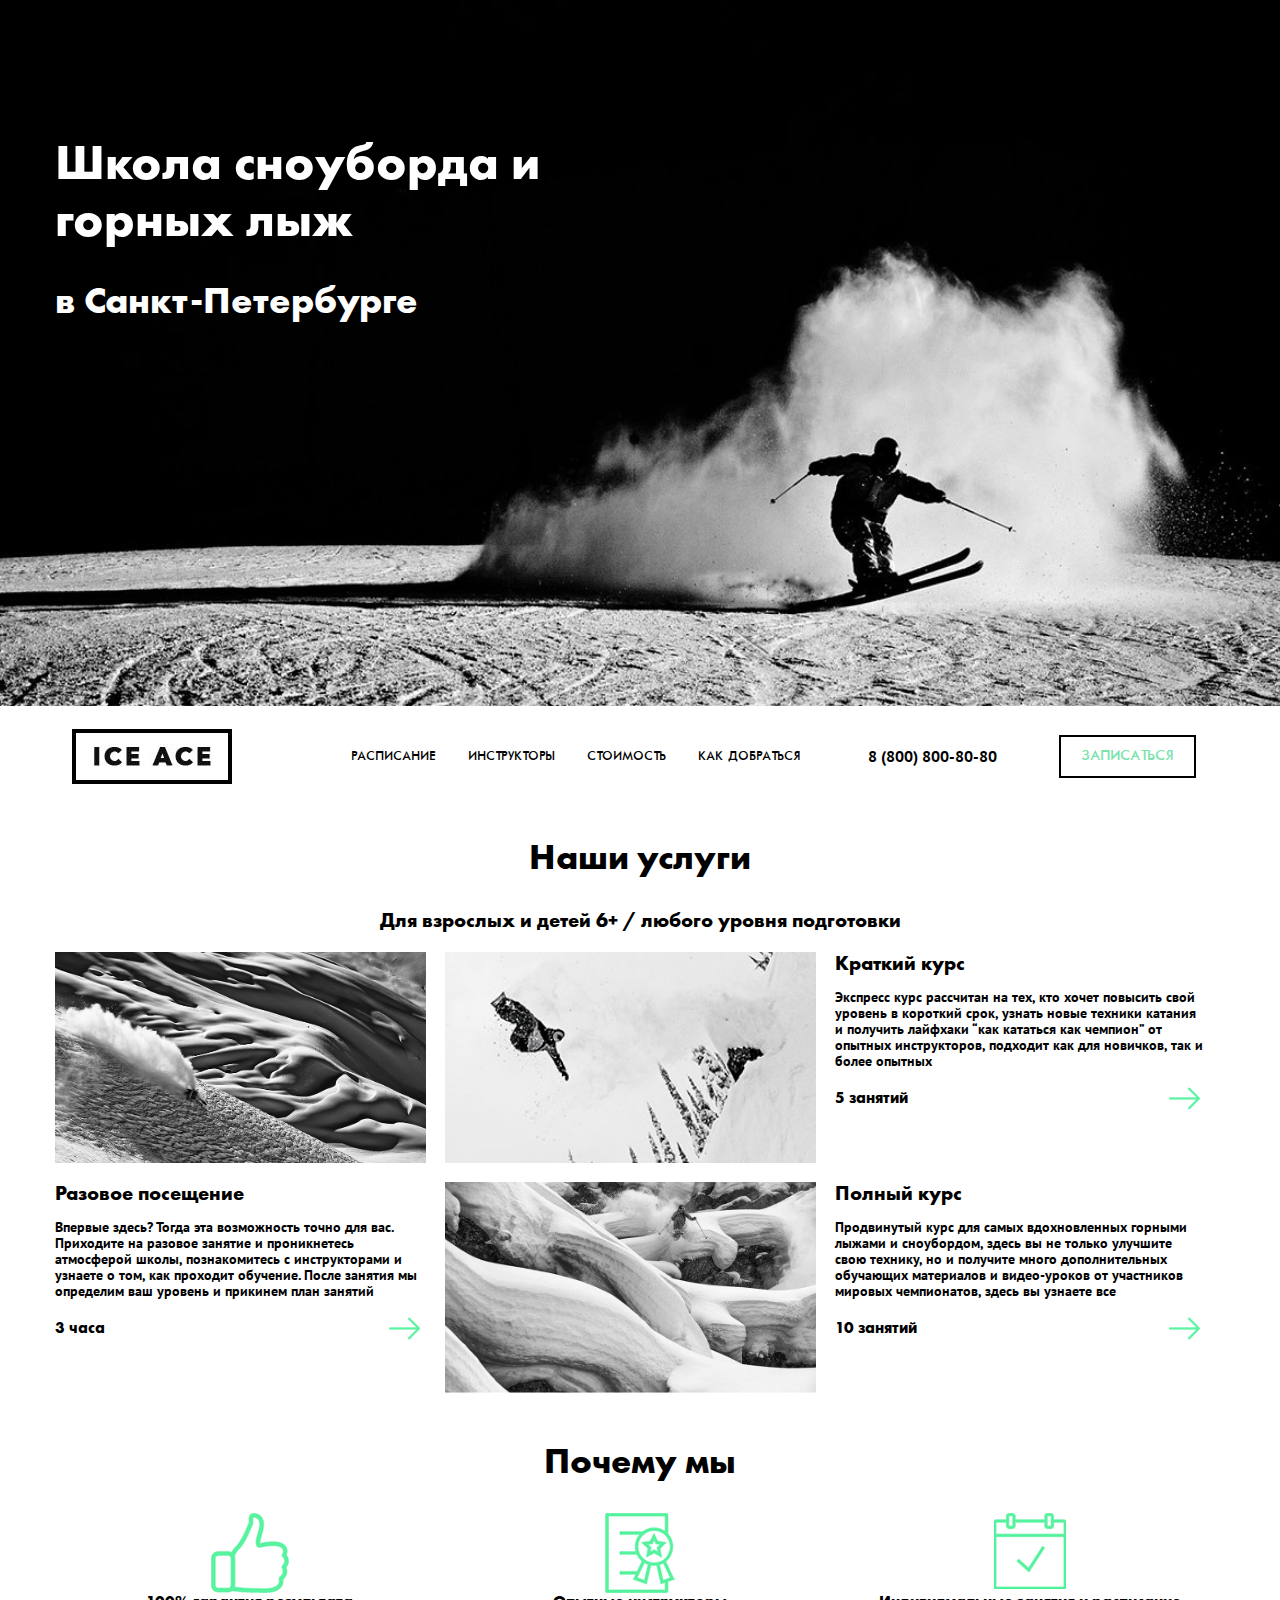
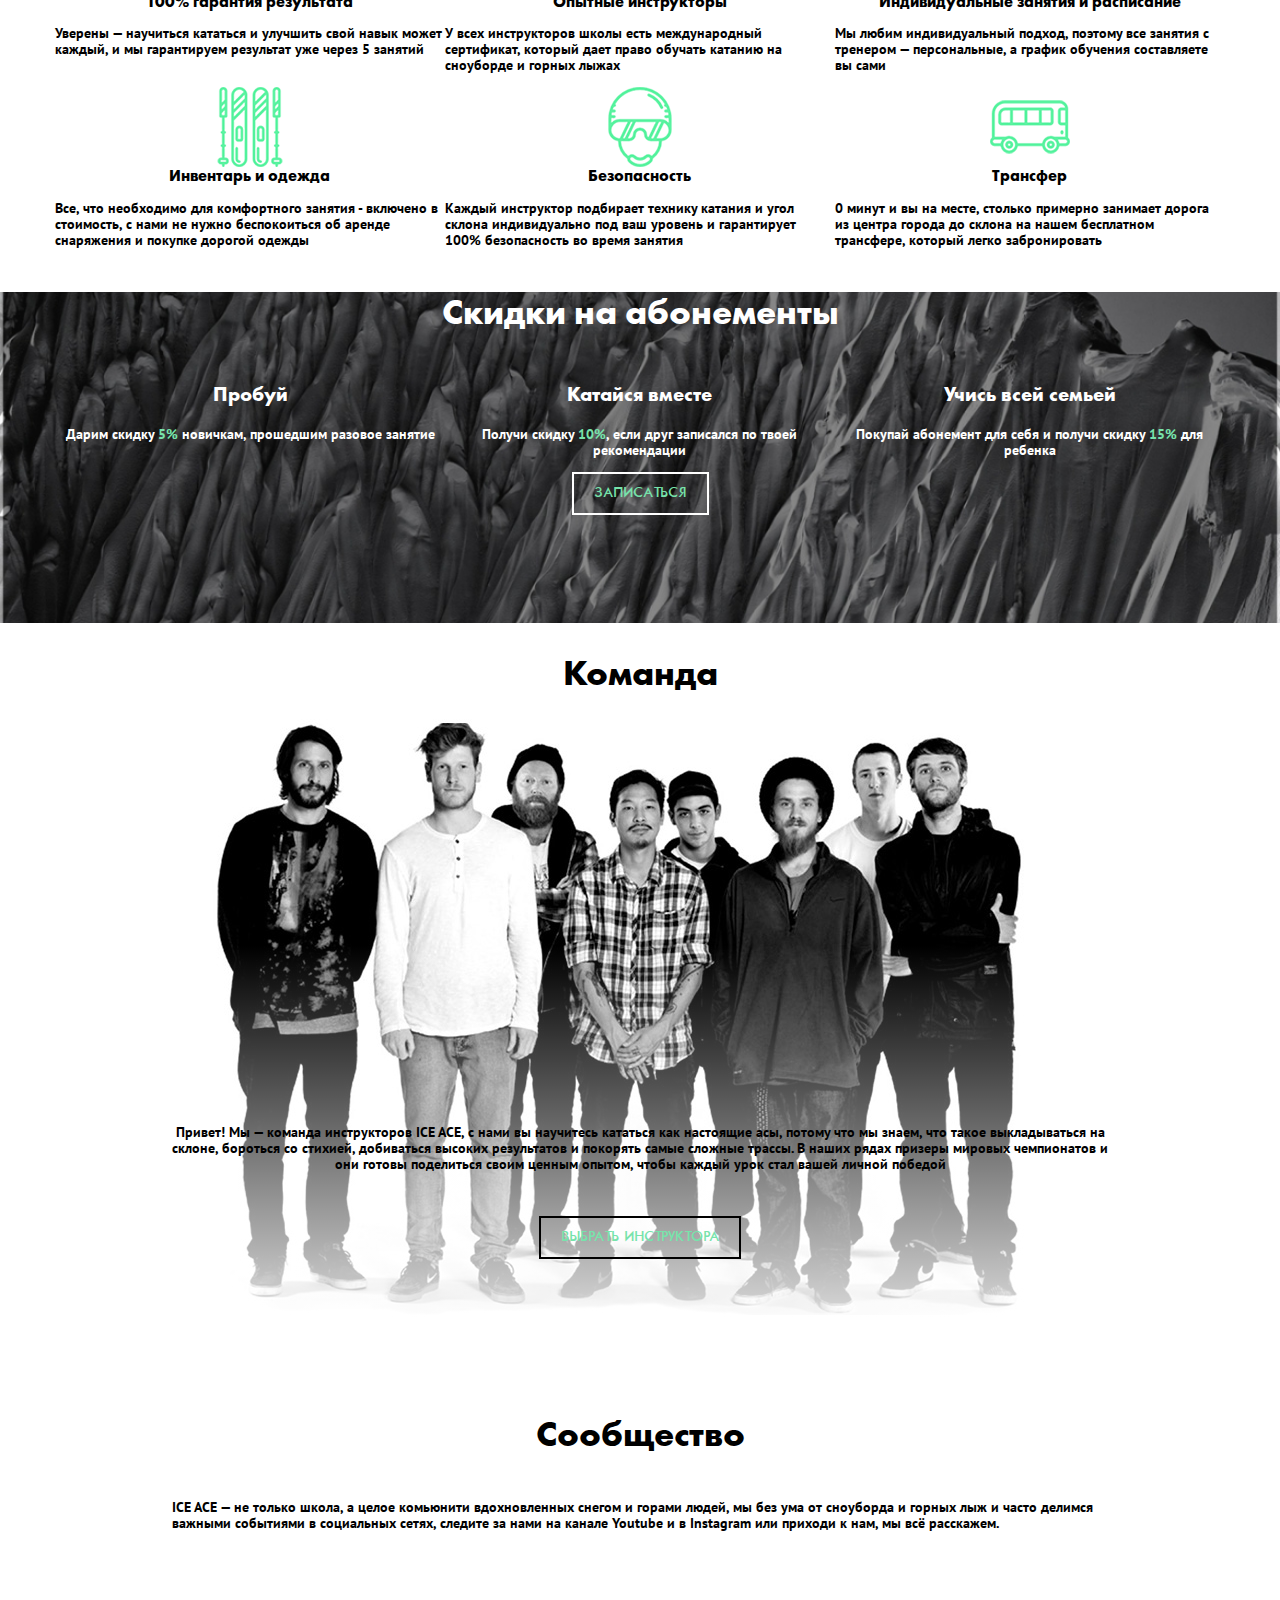
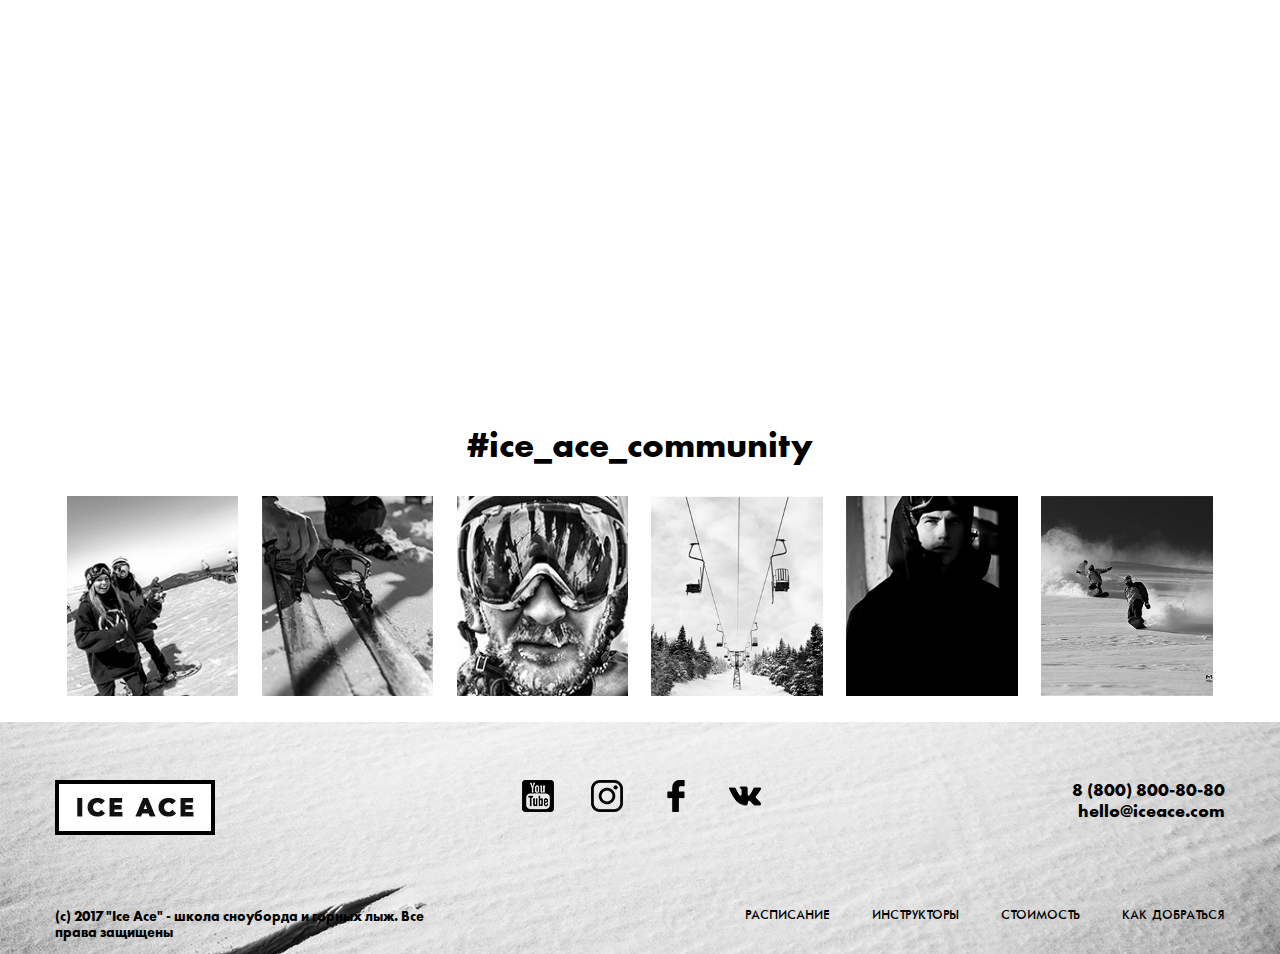
==== index.html @ 812ed0a9 "Школа сноуборда и лыж v0.1" ====
<!DOCTYPE html>
<html lang="ru">
<head>
	<meta charset="UTF-8">
	<title>Школа сноуборда и лыж</title>
	<link rel="stylesheet" href="style/normalize.css">
	<link rel="stylesheet" href="style/style.css">
</head>
<body>
	<header>
		<div class="promo">
			<div class="container">
				<h1>Школа сноуборда и горных лыж <span>в Санкт-Петербурге</span></h1>
			</div>
		</div>
		
			<div class="container">
				<div class="header-bottom row">
					<div class="col2">
						<a class="logo" href="index.html"></a>
					</div>
					<nav class="col6">
						<ul>
							<li><a href="schedule.html">РАСПИСАНИЕ</a></li>
							<li><a href="instructors.html">ИНСТРУКТОРЫ</a></li>
							<li><a href="">СТОИМОСТЬ</a></li>
							<li><a href="">КАК ДОБРАТЬСЯ</a></li>
						</ul>
					</nav>
					<div class="col2">
						<a class="phone" href="tel:+7-800-800-80-80">8 (800) 800-80-80</a>
					</div>
					<div class="col2">	
						<a class="btn btn-black" href="#">ЗАПИСАТЬСЯ</a>
					</div>
				</div>
			</div>
		
	</header>

	<main>
		<section class="info">
			<div class="container">
				<h2>Наши услуги</h2>
				<h3>Для взрослых и детей 6+ / любого уровня подготовки</h3>
				<div class="row">
					<div class="col4">
						<article class="note">
							<div class="col12">
								<img src="img/img_index_1.jpg" alt="pic1">
							</div>
							<div class="col12">
								<h3>Разовое посещение</h3>
								<p>Впервые здесь? Тогда эта возможность точно для вас. Приходите на разовое занятие и проникнетесь атмосферой школы, познакомитесь с инструкторами и узнаете о том, как проходит обучение. После занятия мы определим ваш уровень и прикинем план занятий</p>
								<span>3 часа</span>
								<a class="arrow" href="#"></a>
							</div>

						</article>
					</div>
					<div class="col8">
						<article class="note">
							<div class="col6">
								<img src="img/img_index_2.jpg" alt="pic2">
							</div>
							<div class="col6">
								<h3>Краткий курс</h3>
								<p>Экспресс курс рассчитан на тех, кто хочет повысить свой уровень в короткий срок, узнать новые техники катания и получить лайфхаки “как кататься как чемпион” от опытных инструкторов, подходит как для новичков, так и более опытных</p>
								<span>5 занятий</span>
								<a class="arrow" href="#"></a>
							</div>
						</article>
						<article class="note">
							<div class="col6">
								<img src="img/img_index_3.jpg" alt="pic3">
							</div>
							<div class="col6">
								<h3>Полный курс</h3>
								<p>Продвинутый курс для самых вдохновленных горными лыжами и сноубордом, здесь вы не только улучшите свою технику, но и получите много дополнительных обучающих материалов и видео-уроков от участников мировых чемпионатов, здесь вы узнаете все</p>
								<span>10 занятий</span>
								<a class="arrow" href="#"></a>
							</div>
						</article>
					</div>
				</div>
			</div>
		</section>

		<section class="advantages">
			<div class="container">
				<h2>Почему мы</h2>
				<div class="row">
					<div class="col4">
						<h3 class="icon1">100% гарантия результата</h3>
						<p>Уверены — научиться кататься и улучшить свой навык может каждый, и мы гарантируем результат уже через 5 занятий</p>
					</div>
					<div class="col4">
						<h3 class="icon2">Опытные инструкторы</h3>
						<p>У всех инструкторов школы есть международный сертификат, который дает право обучать катанию на сноуборде и горных лыжах</p>
					</div>
					<div class="col4">
						<h3 class="icon3">Индивидуальные занятия и расписание</h3>
						<p>Мы любим индивидуальный подход, поэтому все занятия с тренером — персональные, а график обучения составляете вы сами</p>
					</div>
					<div class="col4">
						<h3 class="icon4">Инвентарь и одежда</h3>
						<p>Все, что необходимо для комфортного занятия - включено в стоимость, с нами не нужно беспокоиться об аренде снаряжения и покупке дорогой одежды</p>
					</div>
					<div class="col4">
						<h3 class="icon5">Безопасность</h3>
						<p>Каждый инструктор подбирает технику катания и угол склона индивидуально под ваш уровень и гарантирует 100% безопасность во время занятия</p>
					</div>
					<div class="col4">
						<h3 class="icon6">Трансфер</h3>
						<p>0 минут и вы на месте, столько примерно занимает дорога из центра города до склона на нашем бесплатном трансфере, который легко забронировать</p>
					</div>
				</div>
			</div>
		</section>
			
		<section class="sales">
			<div class="container">
				<div class="row">
					<h2>Скидки на абонементы</h2>
					<div class="col4">
						<h3>Пробуй</h3>
						<p>Дарим скидку <span>5%</span> новичкам, прошедшим разовое занятие</p>
					</div>
					<div class="col4">
						<h3>Катайся вместе</h3>
						<p>Получи скидку <span>10%</span>, если друг записался по твоей рекомендации</p>
					</div>
					<div class="col4">
						<h3>Учись всей семьей</h3>
						<p>Покупай абонемент для себя и получи скидку <span>15%</span> для ребенка</p>
					</div>	
				</div>
				<a class="btn btn-white" href="">ЗАПИСАТЬСЯ</a>
			</div>
		</section>
			
		<section class="crew">
			<div class="container">
				<h2>Команда</h2>
				<p>Привет! Мы — команда инструкторов ICE ACE, с нами вы научитесь кататься как настоящие асы, потому что мы знаем, что такое выкладываться на склоне, бороться со стихией, добиваться высоких результатов и покорять самые сложные трассы. В наших рядах призеры мировых чемпионатов и они готовы поделиться своим ценным опытом, чтобы каждый урок стал вашей личной победой</p>
				<a class="btn btn-black" href="instructors.html">ВЫБРАТЬ ИНСТРУКТОРА</a>
			</div>
		</section>
		<section class="community">
			<div class="container">
				<h2>Сообщество</h2>
				<div class="row">
					<div class="col12">
						<p>ICE ACЕ — не только школа, а целое комьюнити вдохновленных снегом и горами людей, мы без ума от сноуборда и горных лыж и часто делимся важными событиями в социальных сетях, следите за нами на канале Youtube и в Instagram или приходи к нам, мы всё расскажем.</p>
						<iframe src="https://www.google.com/maps/embed?pb=!1m23!1m12!1m3!1d15980.999227796367!2d30.314399709887695!3d59.95495711359032!2m3!1f0!2f0!3f0!3m2!1i1024!2i768!4f13.1!4m8!3e6!4m0!4m5!1s0x4696316a8330a6cf%3A0xcf561731230534a7!2z0J_QtdGC0YDQvtCz0YDQsNC00YHQutC40Lkg0YAt0L0sINCh0LDQvdC60YIt0J_QtdGC0LXRgNCx0YPRgNCz!3m2!1d59.9555364!2d30.3131779!5e0!3m2!1sru!2sru!4v1508417258125" width="1170" height="450" frameborder="0" style="border:0" allowfullscreen></iframe>
					</div>
				</div>
				
			</div>
		</section>
		<section class="instagram">
			<div class="container">
				<h2>#ice_ace_community</h2>
				<div class="row">
					<div class="col2">
						<a href=""><img src="img/img_index_fotogallery_1.jpg" alt="inst_pic_1"></a>
					</div>
					<div class="col2">
						<a href=""><img src="img/img_index_fotogallery_2.jpg" alt="inst_pic_2"></a>
					</div>
					<div class="col2">
						<a href=""><img src="img/img_index_fotogallery_3.jpg" alt="inst_pic_3"></a>
					</div>
					<div class="col2">
						<a href=""><img src="img/img_index_fotogallery_4.jpg" alt="inst_pic_4"></a>
					</div>
					<div class="col2">
						<a href=""><img src="img/img_index_fotogallery_5.jpg" alt="inst_pic_5"></a>
					</div>
					<div class="col2">
						<a href=""><img src="img/img_index_fotogallery_6.jpg" alt="inst_pic_6"></a>
					</div>
				</div>
			</div>
		</section>
	</main>

	<footer>
		<div class="container">
			<div class="footer-top row">
				<div class="col2">
					<a class="logo" href="index.html"></a>
				</div>
				<div class="col8">
					<ul class="social-networks">
						<li><a class="youtube-sprite" href="#"></a></li>
						<li><a class="instagram-sprite" href="#"></a></li>
						<li><a class="facebook-sprite" href="#"></a></li>
						<li><a class="vk-sprite" href="#"></a></li>
					</ul>
				</div>
				<div class="footer-top-links col2">
					<a href="tel:88008008080">8 (800) 800-80-80</a>
					<a href="mailto:hello@iceace.com">hello@iceace.com</a>
				</div>
			</div>

			<div class="footer-bottom row">
				<div class="col4">
					<p>(c) 2017 "Ice Ace" - школа сноуборда и горных лыж. Все права защищены</p>
				</div>

				<nav class="col8">
					<ul>
						<li><a href="schedule.html">РАСПИСАНИЕ</a></li>
						<li><a href="instructors.html">ИНСТРУКТОРЫ</a></li>
						<li><a href="#">СТОИМОСТЬ</a></li>
						<li><a href="#">КАК ДОБРАТЬСЯ</a></li>
					</ul>
				</nav>

			</div>
		</div>
	</footer>
</body>
</html>
---- style/style.css ----
/* project-common */
@font-face{
	font-family: pt_sans;
	src: url(../fonts/PT_Sans-Web-Regular.ttf) format("woff2");
	font-weight: normal;
}

@font-face{
	font-family: pt_sans;
	src: url(../fonts/PT_Sans-Web-Bold.ttf) format("woff2");
	font-weight: bold;
}

@font-face{
	font-family: futura;
	src: url(../fonts/FUTURAREGULAR.TTF) format("woff2");
	font-weight: normal;
}

@font-face{
	font-family: futura;
	src: url(../fonts/FUTURAPTBOLD.OTF) format("woff2");
	font-weight: bold;
}

* {
	-webkit-box-sizing: border-box;
	-moz-box-sizing: border-box;
	box-sizing: border-box;
	
}

body{
	font-family: pt_sans;
	min-width: 1000px;
}

	
.container {
	width: 1170px;
	margin: 0 auto;
}

.row {font-size: 0;}

[class*="col"] {
	display: inline-block; 
	vertical-align: top;
	text-align: left;
	
}

.col1 {width: 8.33%;}
.col2 {width: 16.66%;}
.col3 {width: 25%;}
.col4 {width: 33.33%;}
.col5 {width: 41.66%;}
.col6 {width: 50%;}
.col7 {width: 58.33%;}
.col8 {width: 66.66%;}
.col9 {width: 75%;}
.col10 {width: 83.11%;}
.col11 {width: 91.66%;}
.col12 {width: 100%;}


.btn{
	display: inline-block;
	padding: 10px 20px;
	color: #77e3ab;
	text-decoration: none;
	font-family: futura;
	font-size: 16px;
	-webkit-transition: background-color, color .2s ease;
	-o-transition: background-color, color .2s ease;
	transition: background-color, color .2s ease;
}

.btn:hover {
	background-color: #77e3ab;
	color: #fff;
}

.btn-black{
	border: 2px solid black;
}

.btn-white{
	border: 2px solid white;
}


a {
	text-decoration: none;
	color: #000;
}

li {
	list-style: none;
	display: inline-block;
}

h1, h2, h3, h4{
	font-family: futura;
	font-weight: bold;
}

h2 {font-size: 36px; text-align: center;}
h3 {font-size: 20px;}
p {font-size: 14px; font-weight: bold;}
span {font-size: 14px;}

	/* header*/
.header-bottom {
	padding-top: 2%;
	padding-bottom: 2%;
}

a.logo {
	display: inline-block;
	height: 55px;
	width: 160px;
	background-image: url(../img/logo.png);
}

nav {
	display: inline-block;
	font-family: futura;
	font-size: 14px;

}

nav li {
	padding-left: 5%;
}

.header-bottom nav a:hover {
	border-bottom: 3px solid #77e3ab;
}

.header-bottom nav a:active {
	border-bottom: 3px solid #77e3ab;
}

.header-bottom nav span {
	display: inline-block;
	font-size: 14px;
	border-bottom: 3px solid #77e3ab;
}

.phone{
	font-size: 16px;
	font-weight: bold;
}

header [class*="col"]{
	vertical-align: middle;
	text-align: center;
}

	/*footer*/

footer {
	/*height: 344px;*/
	background: url(../img/img_instructors_review.jpg) no-repeat;
	background-position: center;
	background-size: cover;
}

.footer-top {
	padding-top: 5%;
}

ul.social-networks {
	display: inline-block;
	width: 100%;
	text-align: center;
}

ul.social-networks li{
	padding-right: 5%;
	
}

a[class*=sprite] {
	display: inline-block;
	width: 32px;
	height: 32px;
	background-image: url(../img/sprite.png);
}

a.youtube-sprite {
	background-position: -5px -137px;
}

a.instagram-sprite {
	background-position: -47px -95px;
}

a.facebook-sprite {
	background-position: -5px -95px;
}

a.vk-sprite {
	background-position: -269px -95px;
}

.footer-top-links {
	text-align: right;
	font-family: futura;
	font-weight: bold;
	font-size: 18px;
}

.footer-bottom {
	padding-top: 5%;
}

.footer-bottom p{
	font-family: futura;
	font-weight: bold;
}

.footer-bottom nav{
	text-align: right;
}
/* index.html */

	/* promo */

.promo{
	padding-top: 100px;
	padding-bottom: 350px;
	background-image: url(../img/promo.jpg);
	-webkit-background-size: cover;
	background-size: cover;	/*растягивает на весь блок*/
	background-position: center bottom;
	color: #fff;
	text-align: left;
	font-family: futura;
}


.promo h1 {
	font-size: 50px;
	width: 50%;
}

.promo span{
	margin-top: 30px;
	display: block;
	font-size: 38px;
}


	/* section.info */

.info{
	text-align: center;
}

.note {
	text-align: left;
}

	/* 360*245 */
.note [class*="col"]{
	height: 230px;
	padding-right: 19px;
	padding-bottom: 19px;
}

.note img{
	 /*width: 330px;
	 height: 225px;*/
	 width: 100%;
	 height: 100%;
	 object-fit: cover;
}

.note h3{
	margin: 0%;
	
}

.note span{
	display: inline-block;
	width: 90%;
	font-size: 16px;
	font-family: futura;
	font-weight: bold;
	vertical-align: middle;

}

.arrow {
	display: inline-block;
	text-align: right;
	width: 31px;
	height: 31px;
	background-image: url(../img/sprite.png);
	background-position: -5px -5px;
	vertical-align: middle;
	
}

	/* section.advantages */

.advantage {
	display: block;
	text-align: center;
	font-size: 16px;
}

.advantages h3 {
	display: block;
	text-align: center;
	font-size: 16px;
	margin: 0 auto;
}

[class*=icon]:before{
	display: block;
	margin: 0 auto;
	content: '';
	width: 80px;
	height: 80px;
	background-image: url(../img/sprite.png);
}

h3.icon1:before {
	background-position: -179px -95px;
}

h3.icon2:before {
	background-position: -226px -5px;
}

h3.icon3:before {
	background-position: -136px -5px;
}

h3.icon4:before {
	background-position: -89px -95px;
}

h3.icon5:before {
	background-position: -5px -185px;
}

h3.icon6:before {
	background-position: -46px -5px;
}
	/* section.sales */

.sales {
	height: 331px;
	background: url(../img/img_baground_index_sale.jpg);
	background-position: center;
	background-repeat: no-repeat;
	-webkit-background-size: cover;
	background-size: cover;
	text-align: center;
	color: white;
}

.sales .col4{
	text-align: center;
}

.sales span{
	color: #77e3ab;
}

	/* section.crew */

.crew {
	
	height: 731px;
	background: url(../img/img_index_team.jpg) no-repeat center;
	text-align: center;
}

.crew .container {
	height: 100%;
	background: linear-gradient(to bottom, transparent 40%, #fff );
}

.crew p {
	padding-top: 400px;
	padding-left: 10%;
	padding-right: 10%;
	padding-bottom: 30px;
}

	/* section.community */


.community p {
	padding-left: 10%;
	padding-right: 10%;
}

	/* section.instagram */

.instagram {
	padding-bottom: 2%;
}

.instagram .col2 {
	padding-left: 1%;
	padding-right: 1%;
}

.instagram img{
	/*width: 200px;*/
	width: 100%;
	/*height: 195px;*/
	height: 200px;
	object-fit: cover;
}


/* schedule.html */

	/* timetable */

table {
	width: 100%;
	border-collapse: collapse;
	font-size: 14px;
}

th{
	text-align: left;
}

td {
	border: 1px solid;
	padding: 1%;
}

td:nth-of-type(2n-1), td:nth-of-type(4) {
	width: 13.67%;
}

td:nth-of-type(2) {
	width: 22.66%;
}

td:nth-of-type(6) {
	width: 22.66%;
	text-align: center;
	padding: 0;
	-webkit-transition: background-color .2s ease;
	-o-transition: background-color .2s ease;
	transition: background-color .2s ease;
}

td a {
	display: inline-block;
	width: 100%;
	height: 100%;
	font-family: futura;
	color: #77e3ab;
	-webkit-transition: background-color .2s ease;
	-o-transition: background-color .2s ease;
	transition: color .2s ease;
}

td:nth-of-type(6):hover {
	background-color: #77e3ab;
}

td:nth-of-type(6):hover a{
	color: #fff;
	
}
	/* section.choise */

.choise {
	margin-top: 50px;
}

.choise .row{
	width: 100%;
	border: 1px solid;
}

.choise-avatar {
	display: inline-block;
	width: 22.66%;
	padding-left: 5%;
	padding-top: 1%;
}

.choise-avatar img {
	width: 90%;
	border: 3px solid #77e3ab;
	border-radius: 50%;
}

.choise-avatar p {
	width: 90%;
	height: 40px;
	padding-left: 5%;
	padding-right: 5%;
	padding-top: 1%;
	padding-bottom: 1%;
	text-align: center;
	font-family: futura;
	background-color: #000;
	color: #fff;
	position: relative;
	top: -40px;
}

.choise-content {
	padding-left: 5%;
	display: inline-block;
	width: 54.68%;
	vertical-align: top;
}

.choise-content p {
	width: 70%;
}

.choise-content span {
	display: block;
	font-family: futura;
	font-size: 18px;
	font-weight: bold;
}

a.learn-more {
	font-size: 16px;
	border-bottom: 1px solid #77e3ab;
}

.choise-buy {
	display: inline-block;
	vertical-align: top;
	width: 22.66%;
	padding-top: 1%;
	text-align: center;
}

.choise-buy span {
	display: block;
	width: 100%;
	font-family: futura;
	font-size: 18px;
	font-weight: bold;
}

.choise-buy .btn {
	margin-top: 5%;
}

ul.numbers-wrap {
	text-align: center;
}

span.number, a.number {
	font-family: futura;
	font-size: 16px;
	font-weight: bold;
}

span.number {
	color:  #77e3ab;
}

	/* section.feedback */

.feedback {
	text-align: center;
}

.order-call {
	display: inline-block;
}

.order-call label, input, textarea {
	display: block;
	text-align: left;
	font-size: 18px;
}

.feedback label{
	font-family: futura;
}

input.btn {
	background-color: transparent;
}

/* instructors.html */

.instructors {
	text-align: center;
}

.instructors form {
	display: inline-block;
}

	/* tabs */

.tabs {
	margin-top: 2%;
	margin-bottom: 2%;
}

.tab-top-img, .tab-bottom-img {
	display: inline-block;
	width: 20%;
	height: 180px;
	font-size: 14px;
}

.tab-top-img img {
	width: 100%;
	height: 100%;
	object-fit: cover;
}

a.tab-top-img:after {
	display: inline-block;
	color: #fff;
	font-family: futura;
	font-size: 18px;
	font-weight: bold;
	vertical-align: top;
	width: 100%;
	height: 180px;
	position: relative;
	top: -185px;
	background-color: rgba(166, 166, 166, .5);
	z-index: 2;
}

a.tab-top-img:nth-of-type(1):after {
	content: 'Арсений Петров';
}

a.tab-top-img:nth-of-type(2):after {
	content: 'Иван Иванов';
}

a.tab-top-img:nth-of-type(3):after {
	content: 'Степан Александров';
}

a.tab-top-img:nth-of-type(4):after {
	content: 'Константин Константинопольский';
}

a.tab-top-img:nth-of-type(5):after {
	content: 'Виталий Сергеев';
}

a.tab-top-img:hover:after {
	z-index: -5;
}

.tab-bottom-img {
	display: inline-block;
	width: 20%;
	height: 180px;
	
}

.tab-bottom-img img {
	width: 100%;
	height: 100%;
	object-fit: cover;
}

a.tab-bottom-img:after {
	display: inline-block;
	color: #fff;
	font-family: futura;
	font-size: 18px;
	font-weight: bold;
	vertical-align: top;
	width: 100%;
	height: 180px;
	position: relative;
	top: -185px;
	background-color: rgba(166, 166, 166, .5);
	z-index: 2;
}


a.tab-bottom-img:nth-of-type(1):after {
	content: 'Иван Артемов';
}

a.tab-bottom-img:nth-of-type(2):after {
	content: 'Петр Иванов';
}

a.tab-bottom-img:nth-of-type(3):after {
	content: 'Андрей Стапанов';
}

a.tab-bottom-img:nth-of-type(4):after {
	content: 'Данила Алексеев';
}

a.tab-bottom-img:nth-of-type(5):after {
	content: 'Дмитрий Егоров';
}
/*.tab-img:active:after {
	display: inline-block;
	content: '';
	width: 100%;
	height: 180px;
	position: relative;
	top: -185px;
	background-color: rgba(119, 227, 171, .5);
	z-index: 5;
}*/

a.tab-bottom-img:hover:after {
	z-index: -5;
}

/*
.tabs:nth-child(1) a:active:after {
	content: '';
	width: 100%;
	height: 180px;
	position: relative;
	top: -185px;
	background-color: rgba(119, 227, 171, .5);
	z-index: 5;
}
*/



	/*instructor-top*/

.skill-pic {
	width: 80px;
	height: 80px;
	background-image: url(../img/sprite.png);
	background-position: -89px -95px;
}

.hashtags li {
	display: block;
}

.instructor-top a.btn {
	margin-top: 60px;
}

a.thanks {
	display: block;
	width: 40px;
	height: 40px;
	border: 1px solid #000;
	font-weight: bold;
	color: #000;
}

	/*instructor-bottom*/

.instructor-bottom {
	text-align: left;
	margin-top: 5%;
}

.youtube-video {
	text-align: center;
}

	/*instructor-comments*/

.instructor-comments {
	background: url(../img/img_instructors_review.jpg) no-repeat;
	background-position: top;
	background-size: cover;
	text-align: left;
}

.instructor-comments a {
	display: inline-block;
	font-family: futura;
	font-size: 18px;
	font-weight: bold;
	padding-top: 2%;
	padding-left: 2%;
	vertical-align: middle;
}

.instructor-comments a:after {
	display: inline-block;
	content: '';
	width: 32px;
	height: 32px;
	background: url(../img/sprite.png);
	background-position: -269px -95px;
	vertical-align: middle;
}

.instructor-comments blockquote {
	font-size: 14px;
	text-align: left;
	font-weight: bold;
	padding-bottom: 10%;
	padding-right: 30%;
}
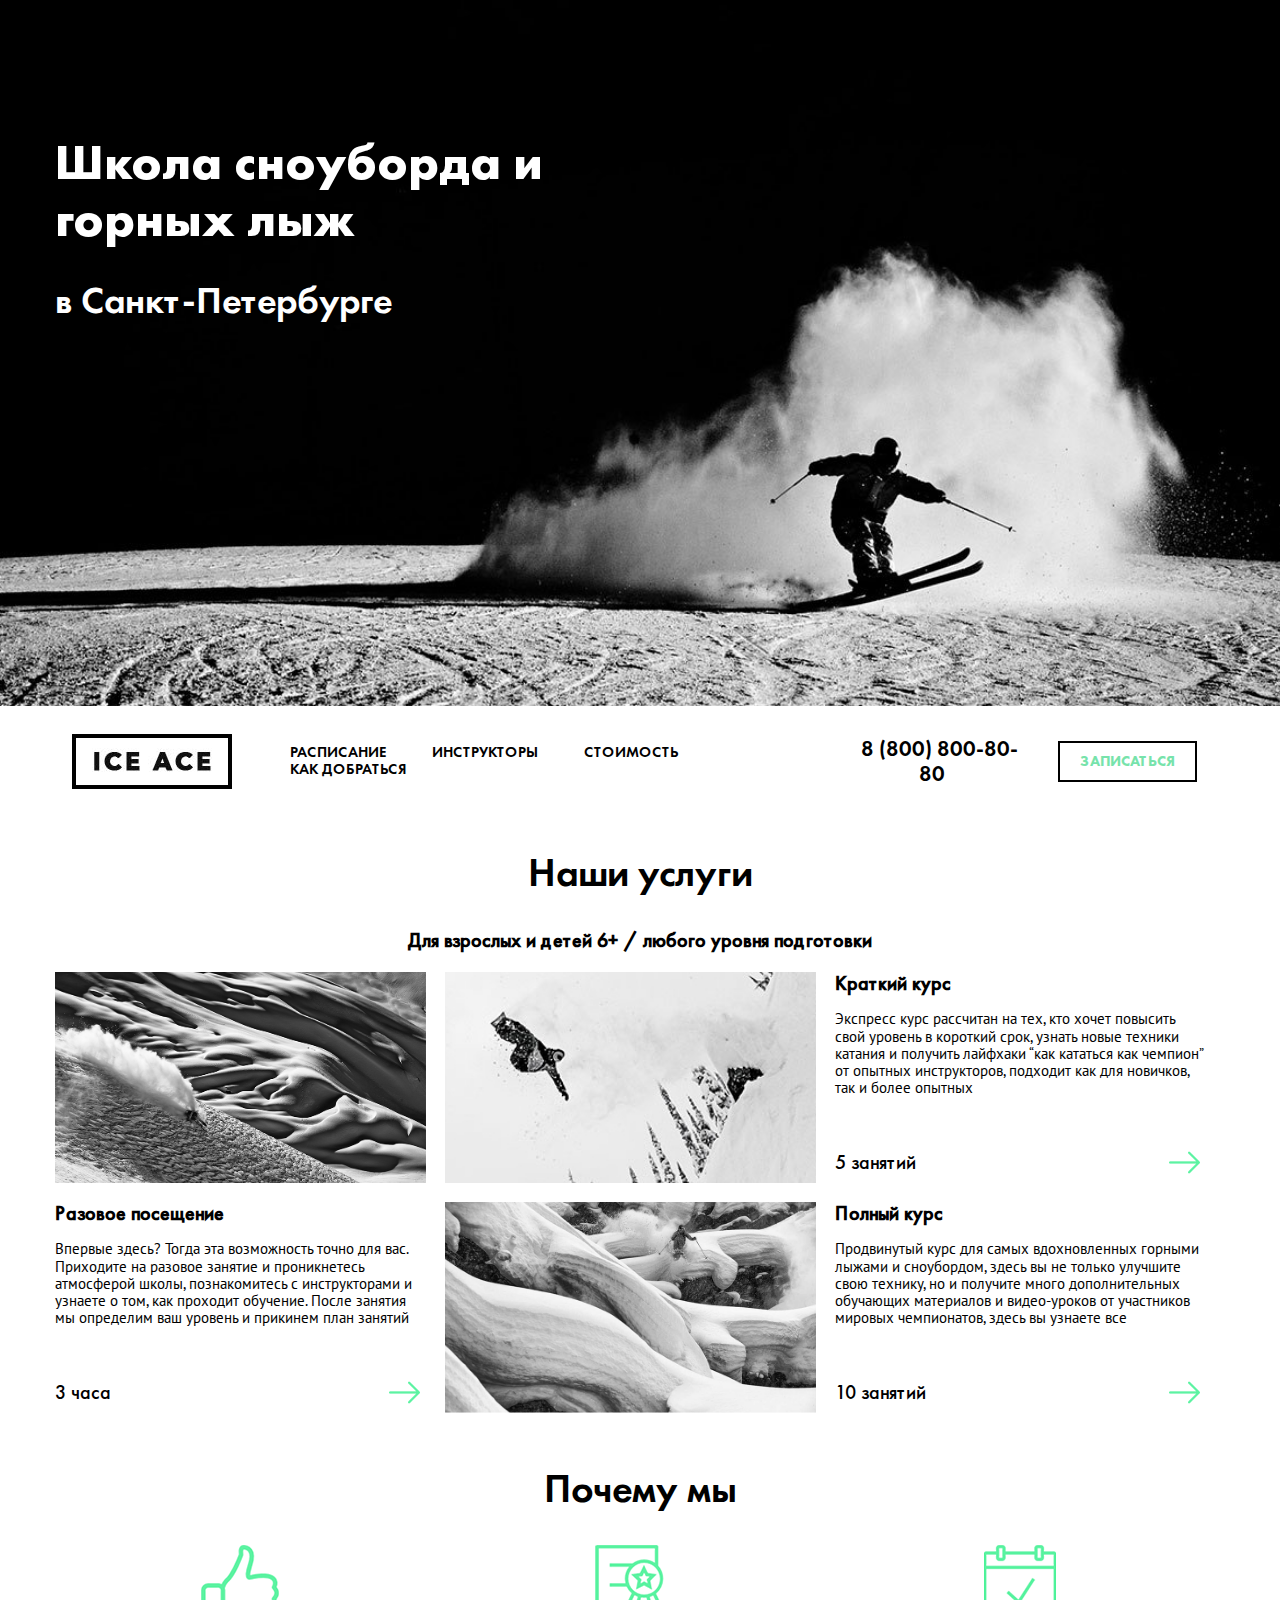
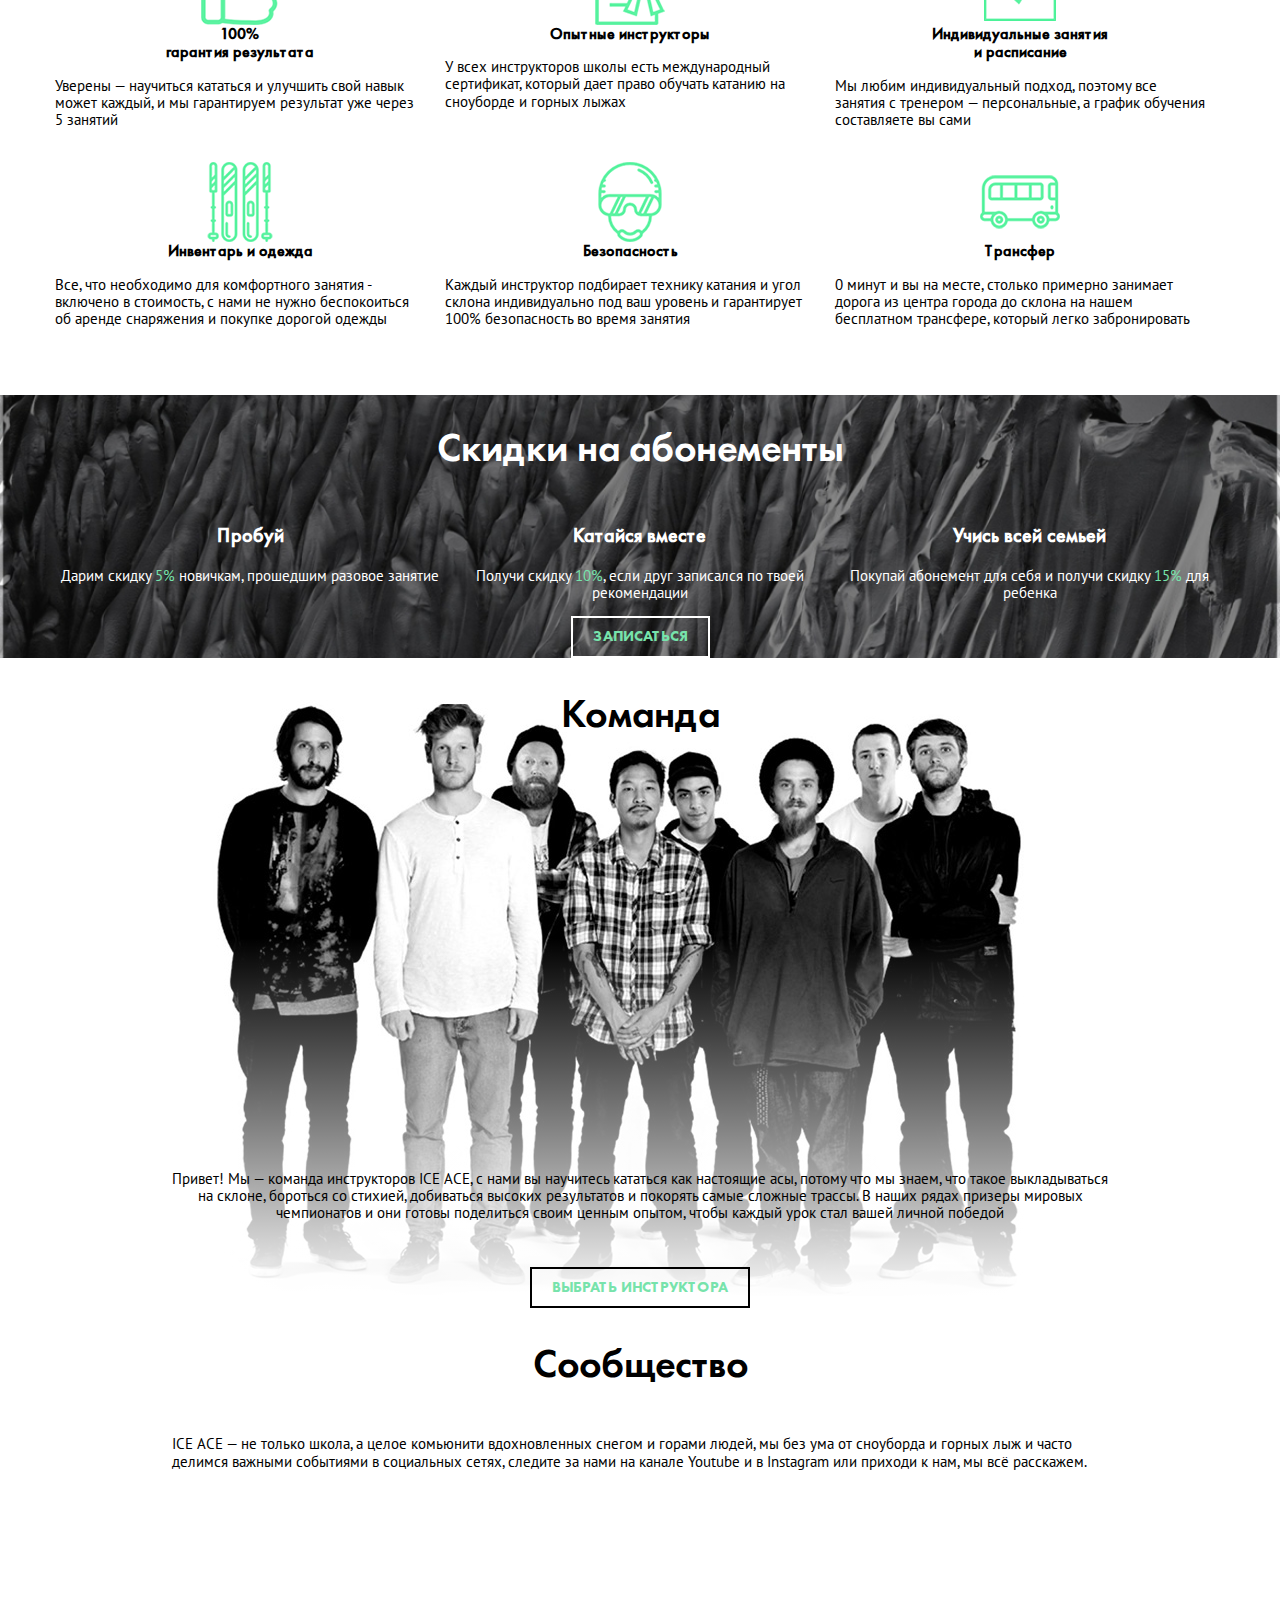
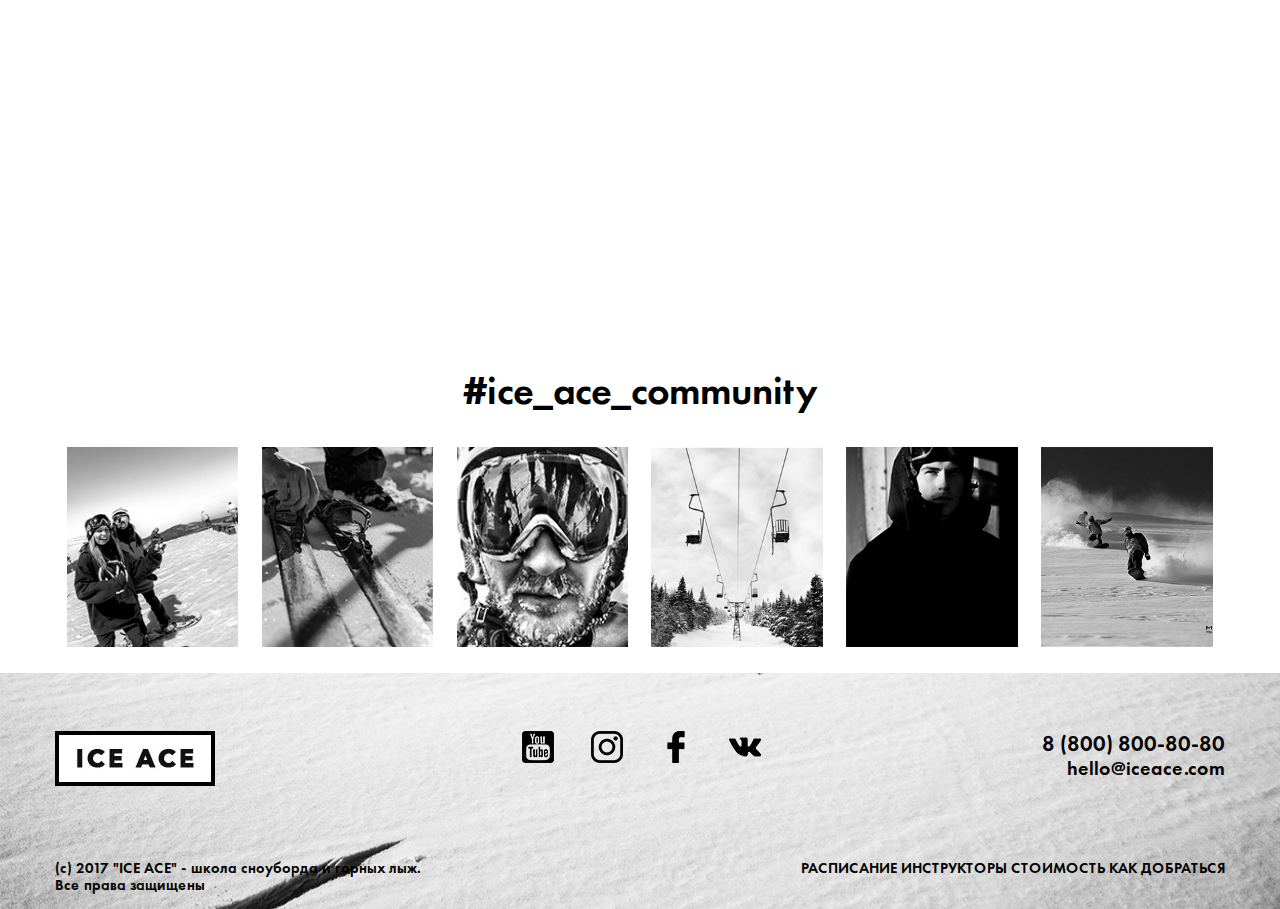
==== commit 2ac236ac: "v0.3 Шрифты - fixed" ====
--- a/index.html
+++ b/index.html
@@ -21,17 +21,17 @@
 					</div>
 					<nav class="col6">
 						<ul>
-							<li><a href="schedule.html">РАСПИСАНИЕ</a></li>
-							<li><a href="instructors.html">ИНСТРУКТОРЫ</a></li>
-							<li><a href="">СТОИМОСТЬ</a></li>
-							<li><a href="">КАК ДОБРАТЬСЯ</a></li>
+							<li><a href="schedule.html">Расписание</a></li>
+							<li><a href="instructors.html">Инструкторы</a></li>
+							<li><a href="">Стоимость</a></li>
+							<li><a href="">Как Добраться</a></li>
 						</ul>
 					</nav>
 					<div class="col2">
 						<a class="phone" href="tel:+7-800-800-80-80">8 (800) 800-80-80</a>
 					</div>
 					<div class="col2">	
-						<a class="btn btn-black" href="#">ЗАПИСАТЬСЯ</a>
+						<a class="btn btn-black" href="#">Записаться</a>
 					</div>
 				</div>
 			</div>
@@ -52,8 +52,10 @@
 							<div class="col12">
 								<h3>Разовое посещение</h3>
 								<p>Впервые здесь? Тогда эта возможность точно для вас. Приходите на разовое занятие и проникнетесь атмосферой школы, познакомитесь с инструкторами и узнаете о том, как проходит обучение. После занятия мы определим ваш уровень и прикинем план занятий</p>
-								<span>3 часа</span>
-								<a class="arrow" href="#"></a>
+								<div class="note-bottom">
+									<span>3 часа</span>
+									<a class="arrow" href="#"></a>
+								</div>
 							</div>
 
 						</article>
@@ -66,8 +68,10 @@
 							<div class="col6">
 								<h3>Краткий курс</h3>
 								<p>Экспресс курс рассчитан на тех, кто хочет повысить свой уровень в короткий срок, узнать новые техники катания и получить лайфхаки “как кататься как чемпион” от опытных инструкторов, подходит как для новичков, так и более опытных</p>
-								<span>5 занятий</span>
-								<a class="arrow" href="#"></a>
+								<div class="note-bottom">
+									<span>5 занятий</span>
+									<a class="arrow" href="#"></a>
+								</div>
 							</div>
 						</article>
 						<article class="note">
@@ -77,8 +81,10 @@
 							<div class="col6">
 								<h3>Полный курс</h3>
 								<p>Продвинутый курс для самых вдохновленных горными лыжами и сноубордом, здесь вы не только улучшите свою технику, но и получите много дополнительных обучающих материалов и видео-уроков от участников мировых чемпионатов, здесь вы узнаете все</p>
-								<span>10 занятий</span>
-								<a class="arrow" href="#"></a>
+								<div class="note-bottom">
+									<span>10 занятий</span>
+									<a class="arrow" href="#"></a>
+								</div>
 							</div>
 						</article>
 					</div>
@@ -90,28 +96,28 @@
 			<div class="container">
 				<h2>Почему мы</h2>
 				<div class="row">
-					<div class="col4">
-						<h3 class="icon1">100% гарантия результата</h3>
+					<div class="col4 icon1">
+						<h3 class="">100%<br> гарантия результата</h3>
 						<p>Уверены — научиться кататься и улучшить свой навык может каждый, и мы гарантируем результат уже через 5 занятий</p>
 					</div>
-					<div class="col4">
-						<h3 class="icon2">Опытные инструкторы</h3>
+					<div class="col4 icon2">
+						<h3 class="">Опытные инструкторы</h3>
 						<p>У всех инструкторов школы есть международный сертификат, который дает право обучать катанию на сноуборде и горных лыжах</p>
 					</div>
-					<div class="col4">
-						<h3 class="icon3">Индивидуальные занятия и расписание</h3>
+					<div class="col4 icon3">
+						<h3 class="">Индивидуальные занятия <br>и расписание</h3>
 						<p>Мы любим индивидуальный подход, поэтому все занятия с тренером — персональные, а график обучения составляете вы сами</p>
 					</div>
-					<div class="col4">
-						<h3 class="icon4">Инвентарь и одежда</h3>
+					<div class="col4 icon4">
+						<h3 class="">Инвентарь и одежда</h3>
 						<p>Все, что необходимо для комфортного занятия - включено в стоимость, с нами не нужно беспокоиться об аренде снаряжения и покупке дорогой одежды</p>
 					</div>
-					<div class="col4">
-						<h3 class="icon5">Безопасность</h3>
+					<div class="col4 icon5">
+						<h3 class="">Безопасность</h3>
 						<p>Каждый инструктор подбирает технику катания и угол склона индивидуально под ваш уровень и гарантирует 100% безопасность во время занятия</p>
 					</div>
-					<div class="col4">
-						<h3 class="icon6">Трансфер</h3>
+					<div class="col4 icon6">
+						<h3 class="">Трансфер</h3>
 						<p>0 минут и вы на месте, столько примерно занимает дорога из центра города до склона на нашем бесплатном трансфере, который легко забронировать</p>
 					</div>
 				</div>
@@ -135,7 +141,7 @@
 						<p>Покупай абонемент для себя и получи скидку <span>15%</span> для ребенка</p>
 					</div>	
 				</div>
-				<a class="btn btn-white" href="">ЗАПИСАТЬСЯ</a>
+				<a class="btn btn-white" href="">Записаться</a>
 			</div>
 		</section>
 			
@@ -143,7 +149,7 @@
 			<div class="container">
 				<h2>Команда</h2>
 				<p>Привет! Мы — команда инструкторов ICE ACE, с нами вы научитесь кататься как настоящие асы, потому что мы знаем, что такое выкладываться на склоне, бороться со стихией, добиваться высоких результатов и покорять самые сложные трассы. В наших рядах призеры мировых чемпионатов и они готовы поделиться своим ценным опытом, чтобы каждый урок стал вашей личной победой</p>
-				<a class="btn btn-black" href="instructors.html">ВЫБРАТЬ ИНСТРУКТОРА</a>
+				<a class="btn btn-black" href="instructors.html">Выбрать инструктора</a>
 			</div>
 		</section>
 		<section class="community">
@@ -207,15 +213,15 @@
 
 			<div class="footer-bottom row">
 				<div class="col4">
-					<p>(c) 2017 "Ice Ace" - школа сноуборда и горных лыж. Все права защищены</p>
+					<p>(c) 2017 "ICE ACE" - школа сноуборда и горных лыж. Все права защищены</p>
 				</div>
 
 				<nav class="col8">
 					<ul>
-						<li><a href="schedule.html">РАСПИСАНИЕ</a></li>
-						<li><a href="instructors.html">ИНСТРУКТОРЫ</a></li>
-						<li><a href="#">СТОИМОСТЬ</a></li>
-						<li><a href="#">КАК ДОБРАТЬСЯ</a></li>
+						<li><a href="schedule.html">Расписание</a></li>
+						<li><a href="instructors.html">Инструкторы</a></li>
+						<li><a href="#">Стоимость</a></li>
+						<li><a href="#">Как добраться</a></li>
 					</ul>
 				</nav>
 
--- a/style/style.css
+++ b/style/style.css
@@ -1,26 +1,74 @@
 /* project-common */
 @font-face{
-	font-family: pt_sans;
-	src: url(../fonts/PT_Sans-Web-Regular.ttf) format("woff2");
+	font-family: 'pt_sans';
+	src: url(../fonts/PTSansRegular/PTSansRegular.eot) format("eot");
+	src: url(../fonts/PTSansRegular/PTSansRegular.ttf) format("ttf");
+	src: url(../fonts/PTSansRegular/PTSansRegular.woff) format("woff");
 	font-weight: normal;
 }
 
 @font-face{
-	font-family: pt_sans;
-	src: url(../fonts/PT_Sans-Web-Bold.ttf) format("woff2");
+	font-family: 'pt_sans';
+	src: url(../fonts/PTSansBold/PTSansBold.eot) format("eot");
+	src: url(../fonts/PTSansBold/PTSansBold.ttf) format("ttf");
+	src: url(../fonts/PTSansBold/PTSansBold.woff) format("woff2");
 	font-weight: bold;
 }
 
 @font-face{
-	font-family: futura;
-	src: url(../fonts/FUTURAREGULAR.TTF) format("woff2");
-	font-weight: normal;
+	font-family: 'pt_sans';
+	src: url(../fonts/PTSansItalic/PTSansItalic.eot) format("eot");
+	src: url(../fonts/PTSansItalic/PTSansItalic.ttf) format("ttf");
+	src: url(../fonts/PTSansItalic/PTSansItalic.woff) format("woff2");
+	font-style: italic;
 }
 
 @font-face{
-	font-family: futura;
-	src: url(../fonts/FUTURAPTBOLD.OTF) format("woff2");
-	font-weight: bold;
+	font-family: 'FuturaPT-Book';
+	src: url(../fonts/FuturaPT-Book/FuturaPT-Book.eot?) format("eot");
+	src: url(../fonts/FuturaPT-Book/FuturaPT-Book.woff) format("woff");
+	src: url(../fonts/FuturaPT-Book/FuturaPT-Book.ttf) format("truetype");
+	font-weight: 400;
+}
+
+@font-face{
+	font-family: 'FuturaPT-Medium';
+	src: url(../fonts/FuturaPT-Medium/FuturaPT-Medium.eot?) format("eot");
+	src: url(../fonts/FuturaPT-Medium/FuturaPT-Medium.woff) format("woff");
+	src: url(../fonts/FuturaPT-Medium/FuturaPT-Medium.ttf) format("truetype");
+	font-weight: 500;
+}
+
+@font-face{
+	font-family: 'FuturaPT-Demi';
+	src: url(../fonts/FuturaPT-Demi/FuturaPT-Demi.eot?) format("eot");
+	src: url(../fonts/FuturaPT-Demi/FuturaPT-Demi.woff) format("woff");
+	src: url(../fonts/FuturaPT-Demi/FuturaPT-Demi.ttf) format("truetype");
+	font-weight: 600;
+}
+
+@font-face{
+	font-family: 'FuturaPT-Bold';
+	src: url(../fonts/FuturaPT-Bold/FuturaPT-Bold.eot?) format("eot");
+	src: url(../fonts/FuturaPT-Bold/FuturaPT-Bold.woff) format("woff");
+	src: url(../fonts/FuturaPT-Bold/FuturaPT-Bold.ttf) format("truetype");
+	font-weight: 700;
+}
+
+@font-face{
+	font-family: 'FuturaPT-ExtraBold';
+	src: url(../fonts/FuturaPT-ExtraBold/FuturaPT-ExtraBold.eot?) format("eot");
+	src: url(../fonts/FuturaPT-ExtraBold/FuturaPT-ExtraBold.woff) format("woff");
+	src: url(../fonts/FuturaPT-ExtraBold/FuturaPT-ExtraBold.ttf) format("truetype");
+	font-weight: 800;
+}
+
+@font-face{
+	font-family: 'FuturaPT-Heavy';
+	src: url(../fonts/FuturaPT-Heavy/FuturaPT-Heavy.eot?) format("eot");
+	src: url(../fonts/FuturaPT-Heavy/FuturaPT-Heavy.woff) format("woff");
+	src: url(../fonts/FuturaPT-Heavy/FuturaPT-Heavy.ttf) format("truetype");
+	font-weight: 900;
 }
 
 * {
@@ -32,7 +80,7 @@
 
 body{
 	font-family: pt_sans;
-	min-width: 1000px;
+	max-width: 1280px;
 }
 
 	
@@ -69,11 +117,12 @@
 	padding: 10px 20px;
 	color: #77e3ab;
 	text-decoration: none;
-	font-family: futura;
-	font-size: 16px;
+	font-family: 'FuturaPt-Heavy';
+	font-size: 15px;
 	-webkit-transition: background-color, color .2s ease;
 	-o-transition: background-color, color .2s ease;
 	transition: background-color, color .2s ease;
+	text-transform: uppercase;
 }
 
 .btn:hover {
@@ -100,22 +149,23 @@
 	display: inline-block;
 }
 
-h1, h2, h3, h4{
-	font-family: futura;
-	font-weight: bold;
-}
-
-h2 {font-size: 36px; text-align: center;}
-h3 {font-size: 20px;}
-p {font-size: 14px; font-weight: bold;}
-span {font-size: 14px;}
+h2 {font-family: 'FuturaPT-Demi'; font-size: 40px; text-align: center;}
+h3 {font-family: 'FuturaPT-Medium'; font-size: 20px;}
+p {font-family: 'pt_sans'; font-size: 15px; /*font-weight: bold;*/}
+span {font-family: 'pt_sans'; font-size: 15px;}
 
 	/* header*/
+
 .header-bottom {
 	padding-top: 2%;
 	padding-bottom: 2%;
 }
 
+header [class*="col"]{
+	vertical-align: middle;
+	text-align: center;
+}
+
 a.logo {
 	display: inline-block;
 	height: 55px;
@@ -125,13 +175,23 @@
 
 nav {
 	display: inline-block;
-	font-family: futura;
-	font-size: 14px;
-
-}
-
-nav li {
-	padding-left: 5%;
+	font-family: 'FuturaPT-Demi';
+	font-size: 15px;
+	text-transform: uppercase;
+}
+
+.header-bottom nav ul {
+	text-align: left;
+
+}
+
+.header-bottom nav li {
+	padding-right: 42px;
+	vertical-align: top;
+}
+
+.header-bottom nav li:last-child {
+	padding-right: 0px;
 }
 
 .header-bottom nav a:hover {
@@ -144,87 +204,16 @@
 
 .header-bottom nav span {
 	display: inline-block;
-	font-size: 14px;
+	font-size: 15px;
+	font-family: 'FuturaPT-Demi';
 	border-bottom: 3px solid #77e3ab;
 }
 
 .phone{
-	font-size: 16px;
-	font-weight: bold;
-}
-
-header [class*="col"]{
-	vertical-align: middle;
-	text-align: center;
-}
-
-	/*footer*/
-
-footer {
-	/*height: 344px;*/
-	background: url(../img/img_instructors_review.jpg) no-repeat;
-	background-position: center;
-	background-size: cover;
-}
-
-.footer-top {
-	padding-top: 5%;
-}
-
-ul.social-networks {
-	display: inline-block;
-	width: 100%;
-	text-align: center;
-}
-
-ul.social-networks li{
-	padding-right: 5%;
-	
-}
-
-a[class*=sprite] {
-	display: inline-block;
-	width: 32px;
-	height: 32px;
-	background-image: url(../img/sprite.png);
-}
-
-a.youtube-sprite {
-	background-position: -5px -137px;
-}
-
-a.instagram-sprite {
-	background-position: -47px -95px;
-}
-
-a.facebook-sprite {
-	background-position: -5px -95px;
-}
-
-a.vk-sprite {
-	background-position: -269px -95px;
-}
-
-.footer-top-links {
-	text-align: right;
-	font-family: futura;
-	font-weight: bold;
-	font-size: 18px;
-}
-
-.footer-bottom {
-	padding-top: 5%;
-}
-
-.footer-bottom p{
-	font-family: futura;
-	font-weight: bold;
-}
-
-.footer-bottom nav{
-	text-align: right;
-}
-/* index.html */
+	font-family: 'FuturaPT-Demi';
+	font-size: 22px;
+	margin-left: 15px;
+}
 
 	/* promo */
 
@@ -237,11 +226,11 @@
 	background-position: center bottom;
 	color: #fff;
 	text-align: left;
-	font-family: futura;
 }
 
 
 .promo h1 {
+	font-family: 'FuturaPT-Bold';
 	font-size: 50px;
 	width: 50%;
 }
@@ -249,9 +238,79 @@
 .promo span{
 	margin-top: 30px;
 	display: block;
+	font-family: 'FuturaPT-Demi';
 	font-size: 38px;
 }
 
+	/*footer*/
+
+footer {
+	/*height: 344px;*/
+	background: url(../img/img_instructors_review.jpg) no-repeat;
+	background-position: center;
+	background-size: cover;
+}
+
+.footer-top {
+	padding-top: 5%;
+}
+
+ul.social-networks {
+	display: inline-block;
+	width: 100%;
+	text-align: center;
+}
+
+ul.social-networks li{
+	padding-right: 5%;
+	
+}
+
+a[class*=sprite] {
+	display: inline-block;
+	width: 32px;
+	height: 32px;
+	background-image: url(../img/sprite.png);
+}
+
+a.youtube-sprite {
+	background-position: -5px -137px;
+}
+
+a.instagram-sprite {
+	background-position: -47px -95px;
+}
+
+a.facebook-sprite {
+	background-position: -5px -95px;
+}
+
+a.vk-sprite {
+	background-position: -269px -95px;
+}
+
+.footer-top-links {
+	text-align: right;
+	font-family: 'FuturaPT-Demi';	
+}
+
+.footer-top-links a:first-child {font-size: 22px;}
+.footer-top-links a:last-child {font-size: 20px;}
+
+.footer-bottom {
+	padding-top: 5%;
+}
+
+.footer-bottom p{
+	font-family: 'FuturaPT-Demi';
+	font-size: 15px;
+}
+
+.footer-bottom nav{
+	text-align: right;
+}
+
+/* index.html */
 
 	/* section.info */
 
@@ -279,18 +338,21 @@
 }
 
 .note h3{
-	margin: 0%;
+	margin: 0;
 	
 }
 
+.note-bottom {
+	display: block;
+	margin-top: 50px;
+}
+
 .note span{
 	display: inline-block;
 	width: 90%;
-	font-size: 16px;
-	font-family: futura;
-	font-weight: bold;
+	font-family: 'FuturaPT-Medium';
+	font-size: 20px;
 	vertical-align: middle;
-
 }
 
 .arrow {
@@ -312,6 +374,11 @@
 	font-size: 16px;
 }
 
+.advantages .col4 {
+	padding-right: 19px;
+	padding-bottom: 19px;
+}
+
 .advantages h3 {
 	display: block;
 	text-align: center;
@@ -328,33 +395,35 @@
 	background-image: url(../img/sprite.png);
 }
 
-h3.icon1:before {
+.icon1:before {
 	background-position: -179px -95px;
 }
 
-h3.icon2:before {
+.icon2:before {
 	background-position: -226px -5px;
 }
 
-h3.icon3:before {
+.icon3:before {
 	background-position: -136px -5px;
 }
 
-h3.icon4:before {
+.icon4:before {
 	background-position: -89px -95px;
 }
 
-h3.icon5:before {
+.icon5:before {
 	background-position: -5px -185px;
 }
 
-h3.icon6:before {
+.icon6:before {
 	background-position: -46px -5px;
 }
+
 	/* section.sales */
 
+
 .sales {
-	height: 331px;
+	/*height: 331px;*/
 	background: url(../img/img_baground_index_sale.jpg);
 	background-position: center;
 	background-repeat: no-repeat;
@@ -364,6 +433,10 @@
 	color: white;
 }
 
+.sales h2{
+	padding-top: 30px;
+}
+
 .sales .col4{
 	text-align: center;
 }
@@ -376,7 +449,7 @@
 
 .crew {
 	
-	height: 731px;
+	/*height: 731px;*/
 	background: url(../img/img_index_team.jpg) no-repeat center;
 	text-align: center;
 }
@@ -461,11 +534,12 @@
 	display: inline-block;
 	width: 100%;
 	height: 100%;
-	font-family: futura;
+	font-family: 'FuturaPt-Heavy';
 	color: #77e3ab;
 	-webkit-transition: background-color .2s ease;
 	-o-transition: background-color .2s ease;
 	transition: color .2s ease;
+	text-transform: uppercase;
 }
 
 td:nth-of-type(6):hover {
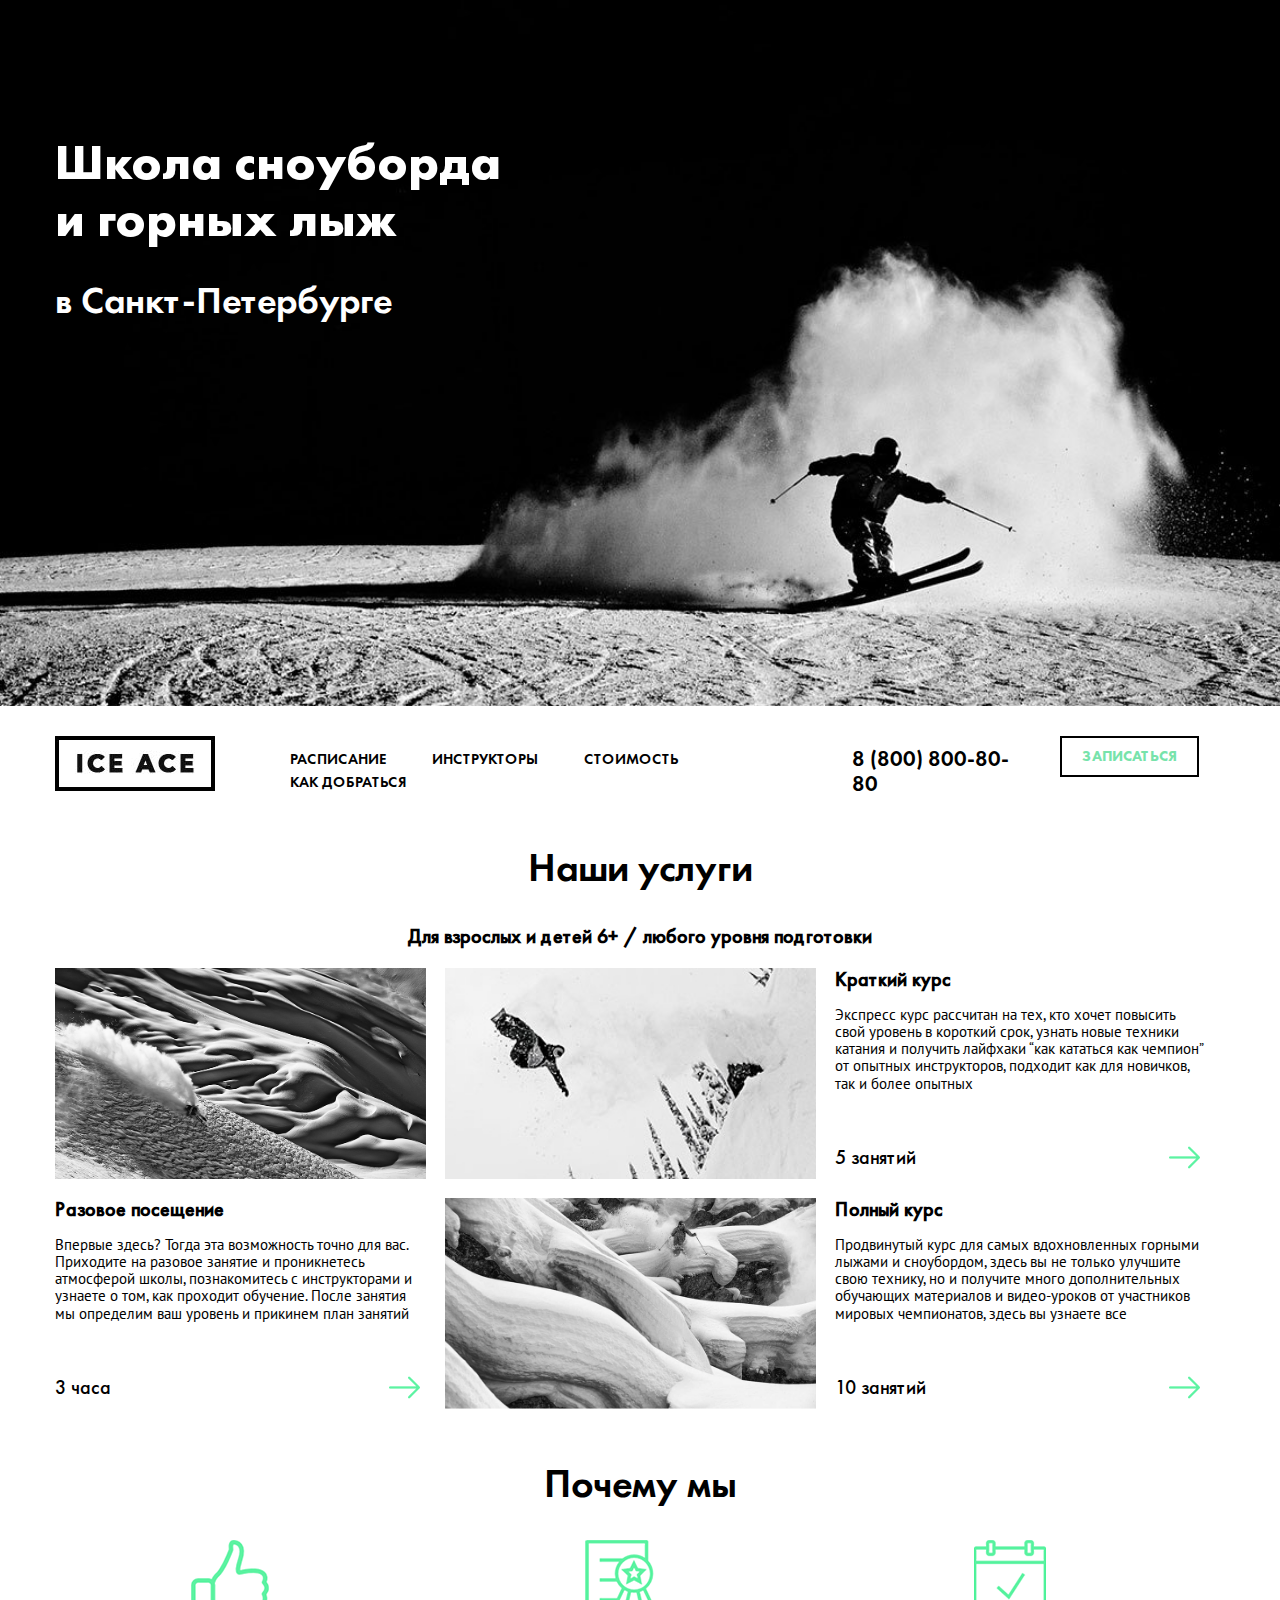
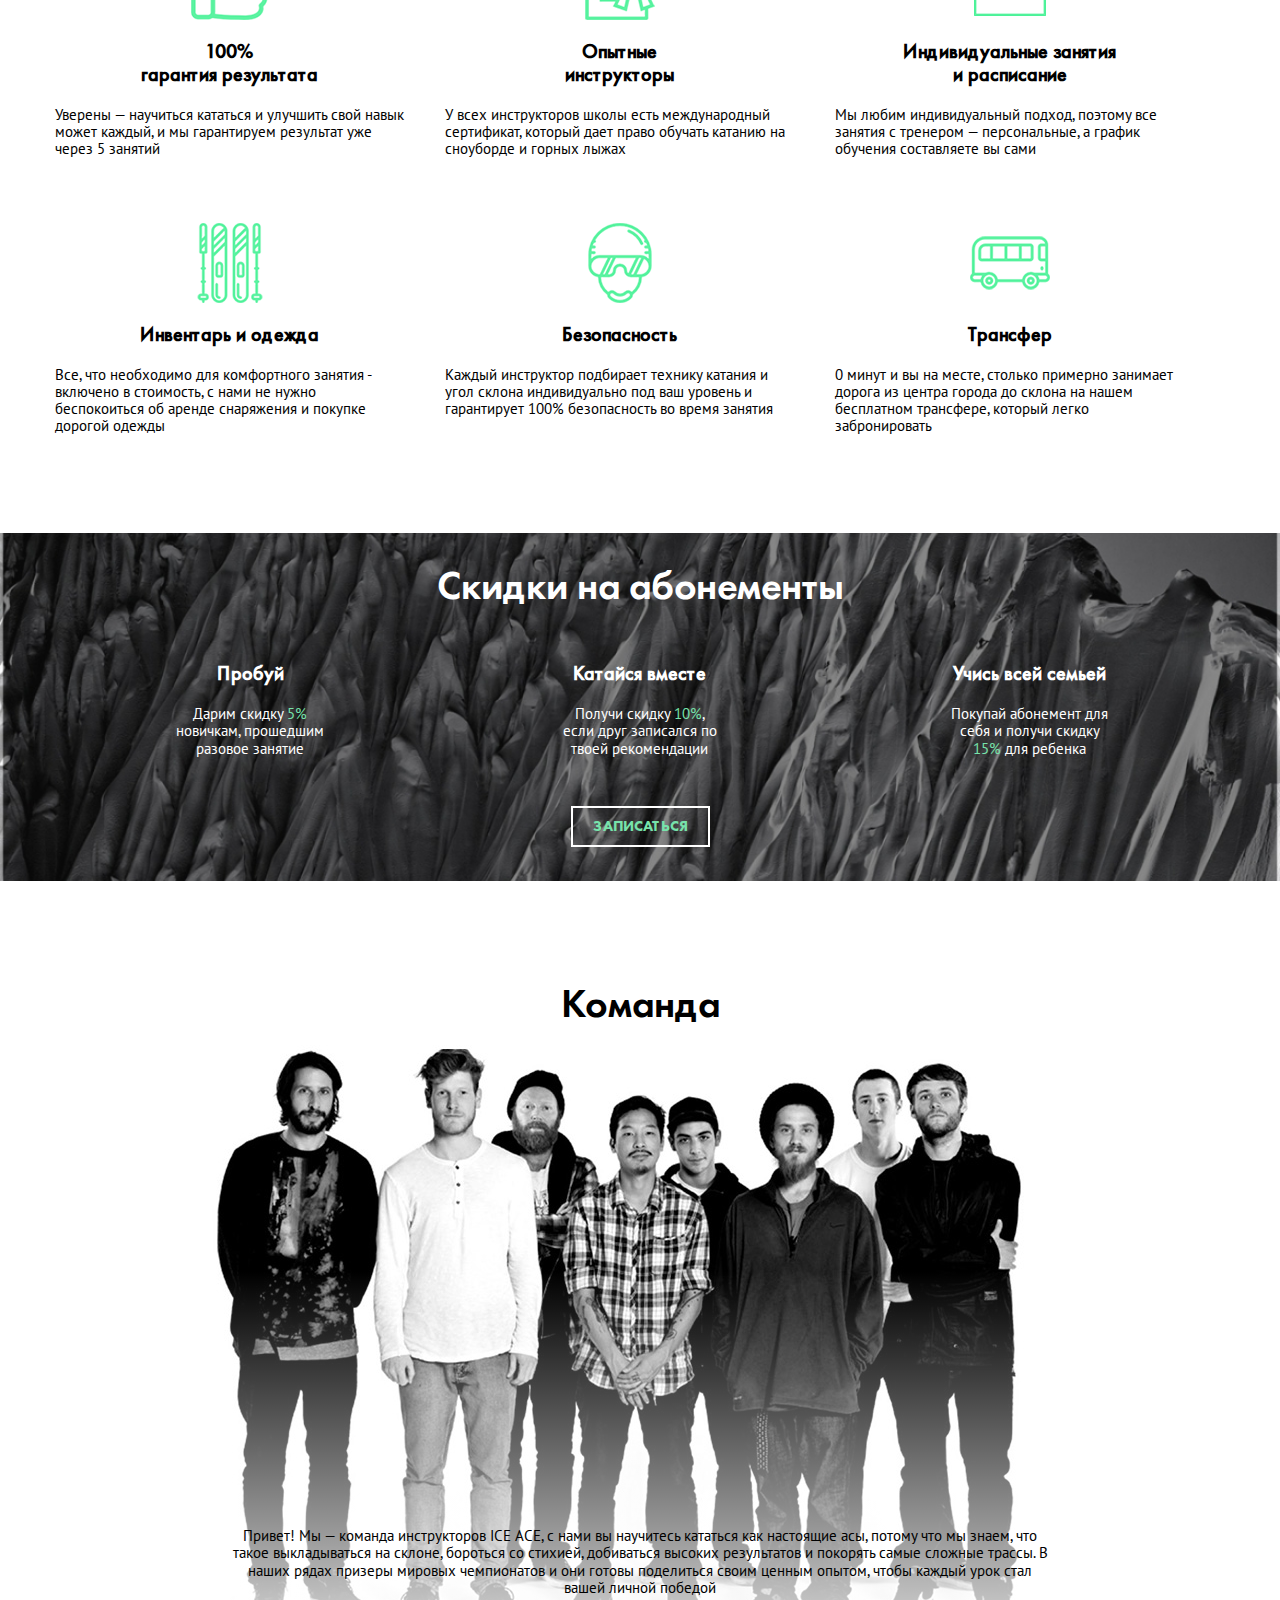
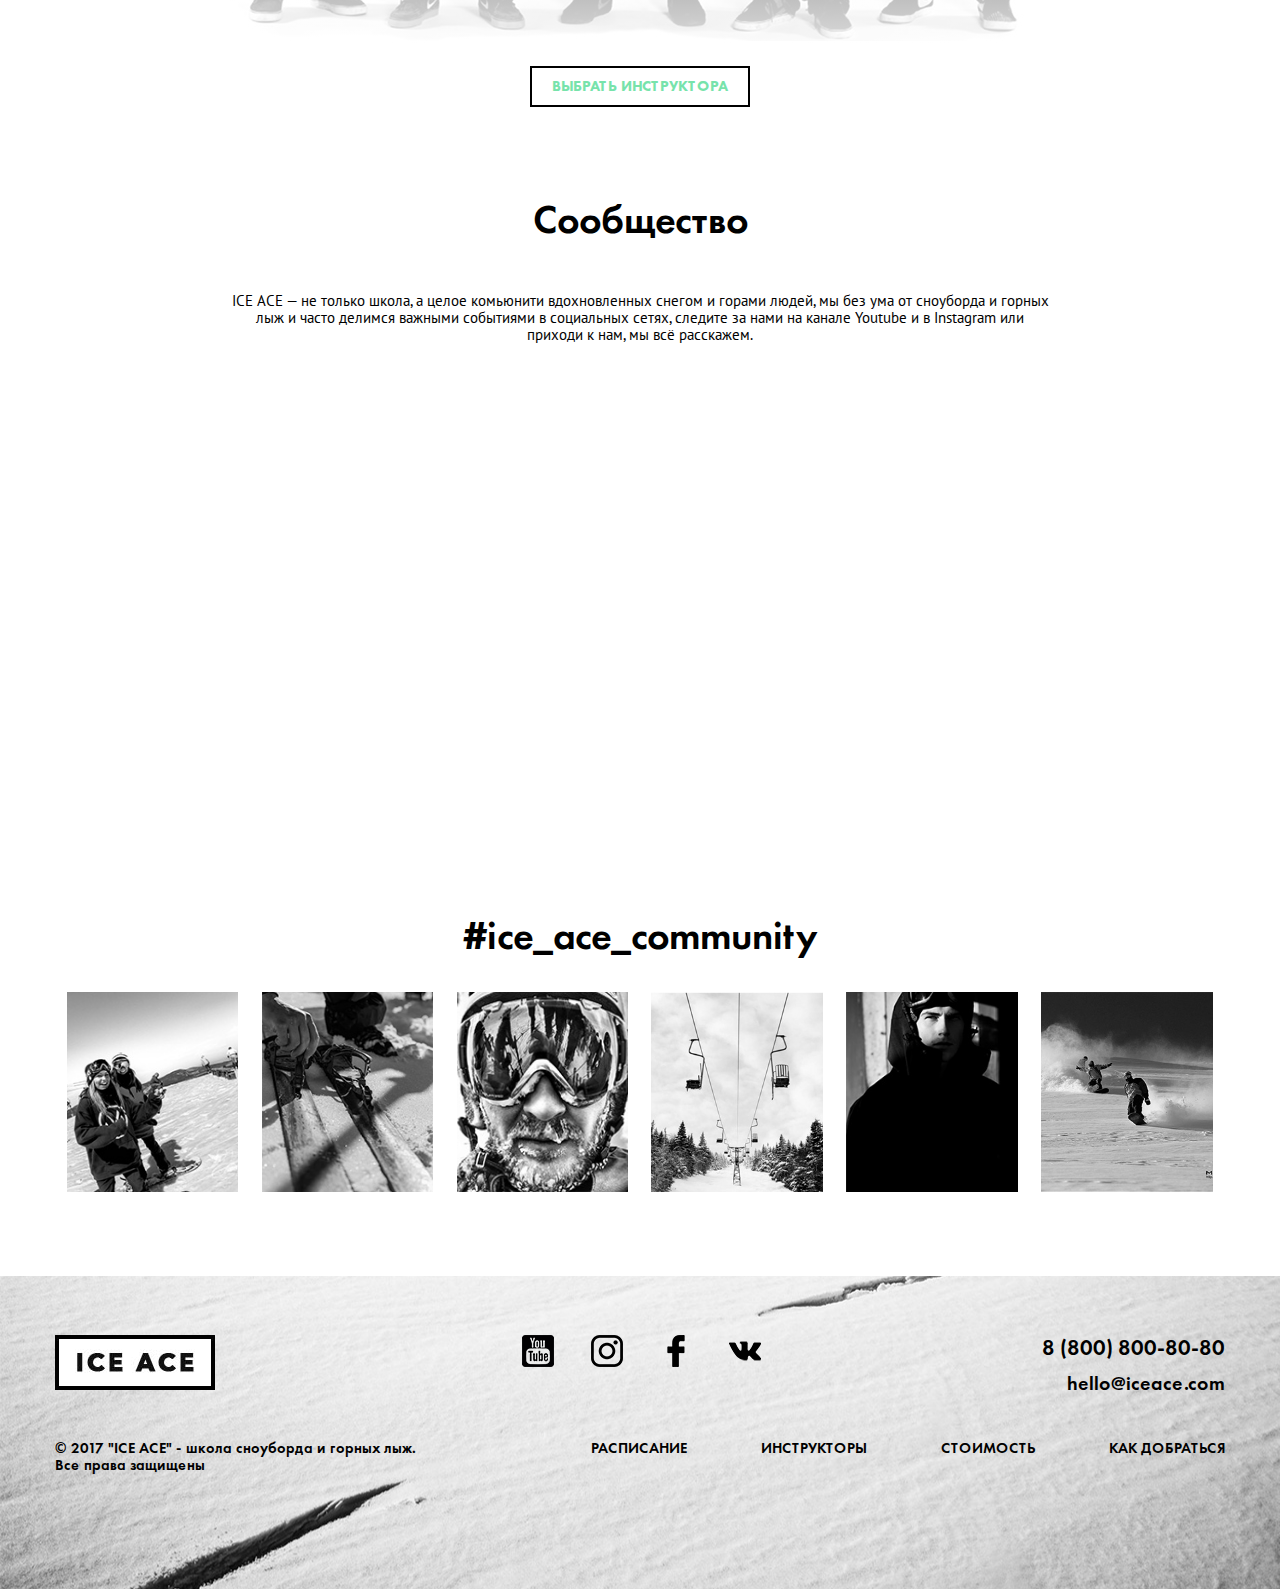
==== commit 5c36bed9: "v0.4 Css" ====
--- a/index.html
+++ b/index.html
@@ -10,7 +10,7 @@
 	<header>
 		<div class="promo">
 			<div class="container">
-				<h1>Школа сноуборда и горных лыж <span>в Санкт-Петербурге</span></h1>
+				<h1>Школа сноуборда<br> и горных лыж <span>в Санкт-Петербурге</span></h1>
 			</div>
 		</div>
 		
@@ -101,7 +101,7 @@
 						<p>Уверены — научиться кататься и улучшить свой навык может каждый, и мы гарантируем результат уже через 5 занятий</p>
 					</div>
 					<div class="col4 icon2">
-						<h3 class="">Опытные инструкторы</h3>
+						<h3 class="">Опытные <br>инструкторы</h3>
 						<p>У всех инструкторов школы есть международный сертификат, который дает право обучать катанию на сноуборде и горных лыжах</p>
 					</div>
 					<div class="col4 icon3">
@@ -130,15 +130,15 @@
 					<h2>Скидки на абонементы</h2>
 					<div class="col4">
 						<h3>Пробуй</h3>
-						<p>Дарим скидку <span>5%</span> новичкам, прошедшим разовое занятие</p>
+						<p>Дарим скидку <span>5%</span> <br>новичкам, прошедшим<br> разовое занятие</p>
 					</div>
 					<div class="col4">
 						<h3>Катайся вместе</h3>
-						<p>Получи скидку <span>10%</span>, если друг записался по твоей рекомендации</p>
+						<p>Получи скидку <span>10%</span>, <br>если друг записался по <br>твоей рекомендации</p>
 					</div>
 					<div class="col4">
 						<h3>Учись всей семьей</h3>
-						<p>Покупай абонемент для себя и получи скидку <span>15%</span> для ребенка</p>
+						<p>Покупай абонемент для<br> себя и получи скидку<br> <span>15%</span> для ребенка</p>
 					</div>	
 				</div>
 				<a class="btn btn-white" href="">Записаться</a>
@@ -213,7 +213,7 @@
 
 			<div class="footer-bottom row">
 				<div class="col4">
-					<p>(c) 2017 "ICE ACE" - школа сноуборда и горных лыж. Все права защищены</p>
+					<p>&copy; 2017 "ICE ACE" - школа сноуборда и горных лыж.<br> Все права защищены</p>
 				</div>
 
 				<nav class="col8">
--- a/style/style.css
+++ b/style/style.css
@@ -157,13 +157,12 @@
 	/* header*/
 
 .header-bottom {
-	padding-top: 2%;
-	padding-bottom: 2%;
+	margin-top: 30px;
+	margin-bottom: 30px;
 }
 
 header [class*="col"]{
-	vertical-align: middle;
-	text-align: center;
+	/*vertical-align: top;*/
 }
 
 a.logo {
@@ -182,23 +181,28 @@
 
 .header-bottom nav ul {
 	text-align: left;
-
 }
 
 .header-bottom nav li {
 	padding-right: 42px;
-	vertical-align: top;
 }
 
 .header-bottom nav li:last-child {
 	padding-right: 0px;
 }
 
+.header-bottom nav a {
+	display: inline-block;
+	padding-bottom: 6px;
+}
+
 .header-bottom nav a:hover {
+	display: inline-block;
 	border-bottom: 3px solid #77e3ab;
 }
 
 .header-bottom nav a:active {
+	display: inline-block;
 	border-bottom: 3px solid #77e3ab;
 }
 
@@ -207,12 +211,19 @@
 	font-size: 15px;
 	font-family: 'FuturaPT-Demi';
 	border-bottom: 3px solid #77e3ab;
+	padding-bottom: 6px;
 }
 
 .phone{
+	display: inline-block;
 	font-family: 'FuturaPT-Demi';
 	font-size: 22px;
-	margin-left: 15px;
+	margin-top: 10px;
+	margin-left: 17px;
+}
+
+.header-bottom a.btn {
+	margin-left: 30px;
 }
 
 	/* promo */
@@ -245,7 +256,6 @@
 	/*footer*/
 
 footer {
-	/*height: 344px;*/
 	background: url(../img/img_instructors_review.jpg) no-repeat;
 	background-position: center;
 	background-size: cover;
@@ -294,11 +304,12 @@
 	font-family: 'FuturaPT-Demi';	
 }
 
-.footer-top-links a:first-child {font-size: 22px;}
-.footer-top-links a:last-child {font-size: 20px;}
+.footer-top-links a:first-child {display: block; font-size: 22px; margin-bottom: 12px;}
+.footer-top-links a:last-child {display: block; font-size: 20px;}
 
 .footer-bottom {
-	padding-top: 5%;
+	padding-top: 30px;
+	padding-bottom: 100px;
 }
 
 .footer-bottom p{
@@ -308,6 +319,9 @@
 
 .footer-bottom nav{
 	text-align: right;
+}
+.footer-bottom nav li{
+	margin-left: 70px;
 }
 
 /* index.html */
@@ -368,22 +382,15 @@
 
 	/* section.advantages */
 
-.advantage {
-	display: block;
-	text-align: center;
-	font-size: 16px;
-}
-
-.advantages .col4 {
-	padding-right: 19px;
-	padding-bottom: 19px;
-}
-
 .advantages h3 {
 	display: block;
 	text-align: center;
-	font-size: 16px;
-	margin: 0 auto;
+	font-size: 20px;
+}
+
+[class*=icon] {
+	padding-right: 40px;
+	margin-bottom: 50px;
 }
 
 [class*=icon]:before{
@@ -419,6 +426,10 @@
 	background-position: -46px -5px;
 }
 
+.advantages p {
+	font-size: 15px;
+}
+
 	/* section.sales */
 
 
@@ -444,14 +455,18 @@
 .sales span{
 	color: #77e3ab;
 }
-
+.sales .btn {
+	margin-top: 34px;
+	margin-bottom: 34px;
+}
 	/* section.crew */
 
+
 .crew {
-	
-	/*height: 731px;*/
 	background: url(../img/img_index_team.jpg) no-repeat center;
 	text-align: center;
+	margin-top: 100px;
+	margin-bottom: 90px;
 }
 
 .crew .container {
@@ -460,23 +475,27 @@
 }
 
 .crew p {
-	padding-top: 400px;
-	padding-left: 10%;
-	padding-right: 10%;
-	padding-bottom: 30px;
+	margin-top: 500px;
+	padding-left: 15%;
+	padding-right: 15%;
+	margin-bottom: 70px;
 }
 
 	/* section.community */
 
 
 .community p {
-	padding-left: 10%;
-	padding-right: 10%;
+	text-align: center;
+	padding-left: 15%;
+	padding-right: 15%;
+	margin-bottom: 40px;
 }
 
 	/* section.instagram */
 
 .instagram {
+	margin-top: 80px;
+	margin-bottom: 58px;
 	padding-bottom: 2%;
 }
 
@@ -501,16 +520,20 @@
 table {
 	width: 100%;
 	border-collapse: collapse;
-	font-size: 14px;
 }
 
 th{
 	text-align: left;
+	padding-bottom: 10px;
+	font-family: 'FuturaPT-Medium';
+	font-size: 20px;
 }
 
 td {
 	border: 1px solid;
 	padding: 1%;
+	font-family: 'pt_sans';
+	font-size: 15px;
 }
 
 td:nth-of-type(2n-1), td:nth-of-type(4) {
@@ -553,7 +576,7 @@
 	/* section.choise */
 
 .choise {
-	margin-top: 50px;
+	margin-top: 30px;
 }
 
 .choise .row{
@@ -564,8 +587,9 @@
 .choise-avatar {
 	display: inline-block;
 	width: 22.66%;
-	padding-left: 5%;
-	padding-top: 1%;
+	padding-left: 50px;
+	padding-right: 20px;
+	padding-top: 50px;
 }
 
 .choise-avatar img {
@@ -582,7 +606,7 @@
 	padding-top: 1%;
 	padding-bottom: 1%;
 	text-align: center;
-	font-family: futura;
+	font-family: 'FuturaPT-Book';
 	background-color: #000;
 	color: #fff;
 	position: relative;
@@ -596,15 +620,20 @@
 	vertical-align: top;
 }
 
+.choise-content h3 {
+	font-family: 'FuturaPT-Demi';
+	font-size: 30px;
+	margin-bottom: -10px;
+}
+
 .choise-content p {
 	width: 70%;
 }
 
 .choise-content span {
 	display: block;
-	font-family: futura;
-	font-size: 18px;
-	font-weight: bold;
+	font-family: 'FuturaPT-Medium';
+	font-size: 20px;
 }
 
 a.learn-more {
@@ -623,9 +652,9 @@
 .choise-buy span {
 	display: block;
 	width: 100%;
-	font-family: futura;
-	font-size: 18px;
-	font-weight: bold;
+	font-family: 'FuturaPT-Medium';
+	font-size: 30px;
+	margin-top: 15px;
 }
 
 .choise-buy .btn {
@@ -637,9 +666,8 @@
 }
 
 span.number, a.number {
-	font-family: futura;
-	font-size: 16px;
-	font-weight: bold;
+	font-family: 'FuturaPT-Medium';
+	font-size: 20px;
 }
 
 span.number {
@@ -659,14 +687,25 @@
 .order-call label, input, textarea {
 	display: block;
 	text-align: left;
-	font-size: 18px;
-}
-
-.feedback label{
-	font-family: futura;
+	font-family: 'FuturaPT-Medium';
+	font-size: 20px;
+}
+
+.order-call input {
+	margin-top: 10px;
+	margin-bottom: 25px;
+	border: 1px solid black;
+}
+
+.order-call textarea {
+	resize: vertical;
+	margin-top: 20px;
+	border: 1px solid black;
 }
 
 input.btn {
+	margin-top: 60px;
+	margin-bottom: 60px;
 	background-color: transparent;
 }
 
@@ -676,6 +715,11 @@
 	text-align: center;
 }
 
+.instructors h1 {
+	font-family: 'FuturaPT-Demi';
+	font-size: 40px;
+}
+
 .instructors form {
 	display: inline-block;
 }
@@ -683,18 +727,18 @@
 	/* tabs */
 
 .tabs {
-	margin-top: 2%;
-	margin-bottom: 2%;
-}
-
-.tab-top-img, .tab-bottom-img {
-	display: inline-block;
-	width: 20%;
-	height: 180px;
-	font-size: 14px;
-}
-
-.tab-top-img img {
+	margin-top: 60px;
+	margin-bottom: 60px;
+}
+
+.tab-top, .tab-bottom-img {
+	display: inline-block;
+	width: 234px;
+	height: 239px;
+}
+
+.tab-top img {
+	display: block;
 	width: 100%;
 	height: 100%;
 	object-fit: cover;
@@ -715,30 +759,6 @@
 	z-index: 2;
 }
 
-a.tab-top-img:nth-of-type(1):after {
-	content: 'Арсений Петров';
-}
-
-a.tab-top-img:nth-of-type(2):after {
-	content: 'Иван Иванов';
-}
-
-a.tab-top-img:nth-of-type(3):after {
-	content: 'Степан Александров';
-}
-
-a.tab-top-img:nth-of-type(4):after {
-	content: 'Константин Константинопольский';
-}
-
-a.tab-top-img:nth-of-type(5):after {
-	content: 'Виталий Сергеев';
-}
-
-a.tab-top-img:hover:after {
-	z-index: -5;
-}
-
 .tab-bottom-img {
 	display: inline-block;
 	width: 20%;
@@ -787,36 +807,18 @@
 a.tab-bottom-img:nth-of-type(5):after {
 	content: 'Дмитрий Егоров';
 }
-/*.tab-img:active:after {
-	display: inline-block;
-	content: '';
-	width: 100%;
-	height: 180px;
-	position: relative;
-	top: -185px;
-	background-color: rgba(119, 227, 171, .5);
-	z-index: 5;
-}*/
 
 a.tab-bottom-img:hover:after {
 	z-index: -5;
 }
 
-/*
-.tabs:nth-child(1) a:active:after {
-	content: '';
-	width: 100%;
-	height: 180px;
-	position: relative;
-	top: -185px;
-	background-color: rgba(119, 227, 171, .5);
-	z-index: 5;
-}
-*/
-
 
 
 	/*instructor-top*/
+.instructor-top {
+	margin-left: 40px;
+}
+
 
 .skill-pic {
 	width: 80px;
@@ -825,12 +827,33 @@
 	background-position: -89px -95px;
 }
 
+.instructor-top p {
+	font-family: 'FuturaPT-Medium';
+	font-size: 17px;
+}
+
+p.experience {
+	padding-left: 35px;
+}
+
+.instructor-top h2 {
+	margin-top: 0px;
+	font-size: 30px;
+	text-align: left;
+}
+
+ul.hashtags {
+	padding-left: 0px;
+}
+
 .hashtags li {
 	display: block;
+	font-family: 'FuturaPT-Medium';
+	font-size: 17px;
 }
 
 .instructor-top a.btn {
-	margin-top: 60px;
+	margin-top: 40px;
 }
 
 a.thanks {
@@ -847,10 +870,19 @@
 .instructor-bottom {
 	text-align: left;
 	margin-top: 5%;
+	margin-left: 40px;
+}
+
+.instructor-bottom p {
+	margin-right: 70px;
 }
 
 .youtube-video {
-	text-align: center;
+	text-align: right;
+}
+
+.youtube-video iframe {
+	margin-right: 30px;
 }
 
 	/*instructor-comments*/
@@ -860,19 +892,23 @@
 	background-position: top;
 	background-size: cover;
 	text-align: left;
+	margin-left: 30px;
+	margin-top: 50px;
+	margin-right: 30px;
+	margin-bottom: 50px;
 }
 
 .instructor-comments a {
 	display: inline-block;
-	font-family: futura;
-	font-size: 18px;
-	font-weight: bold;
+	font-family: 'FuturaPT-Medium';
+	font-size: 20px;
 	padding-top: 2%;
 	padding-left: 2%;
 	vertical-align: middle;
 }
 
 .instructor-comments a:after {
+	margin-left: 30px;
 	display: inline-block;
 	content: '';
 	width: 32px;
@@ -883,10 +919,11 @@
 }
 
 .instructor-comments blockquote {
+	font-family: 'pt_sans';
 	font-size: 14px;
 	text-align: left;
-	font-weight: bold;
 	padding-bottom: 10%;
-	padding-right: 30%;
-}
-
+	padding-right: 400px;
+	margin-left: 22px;
+}
+
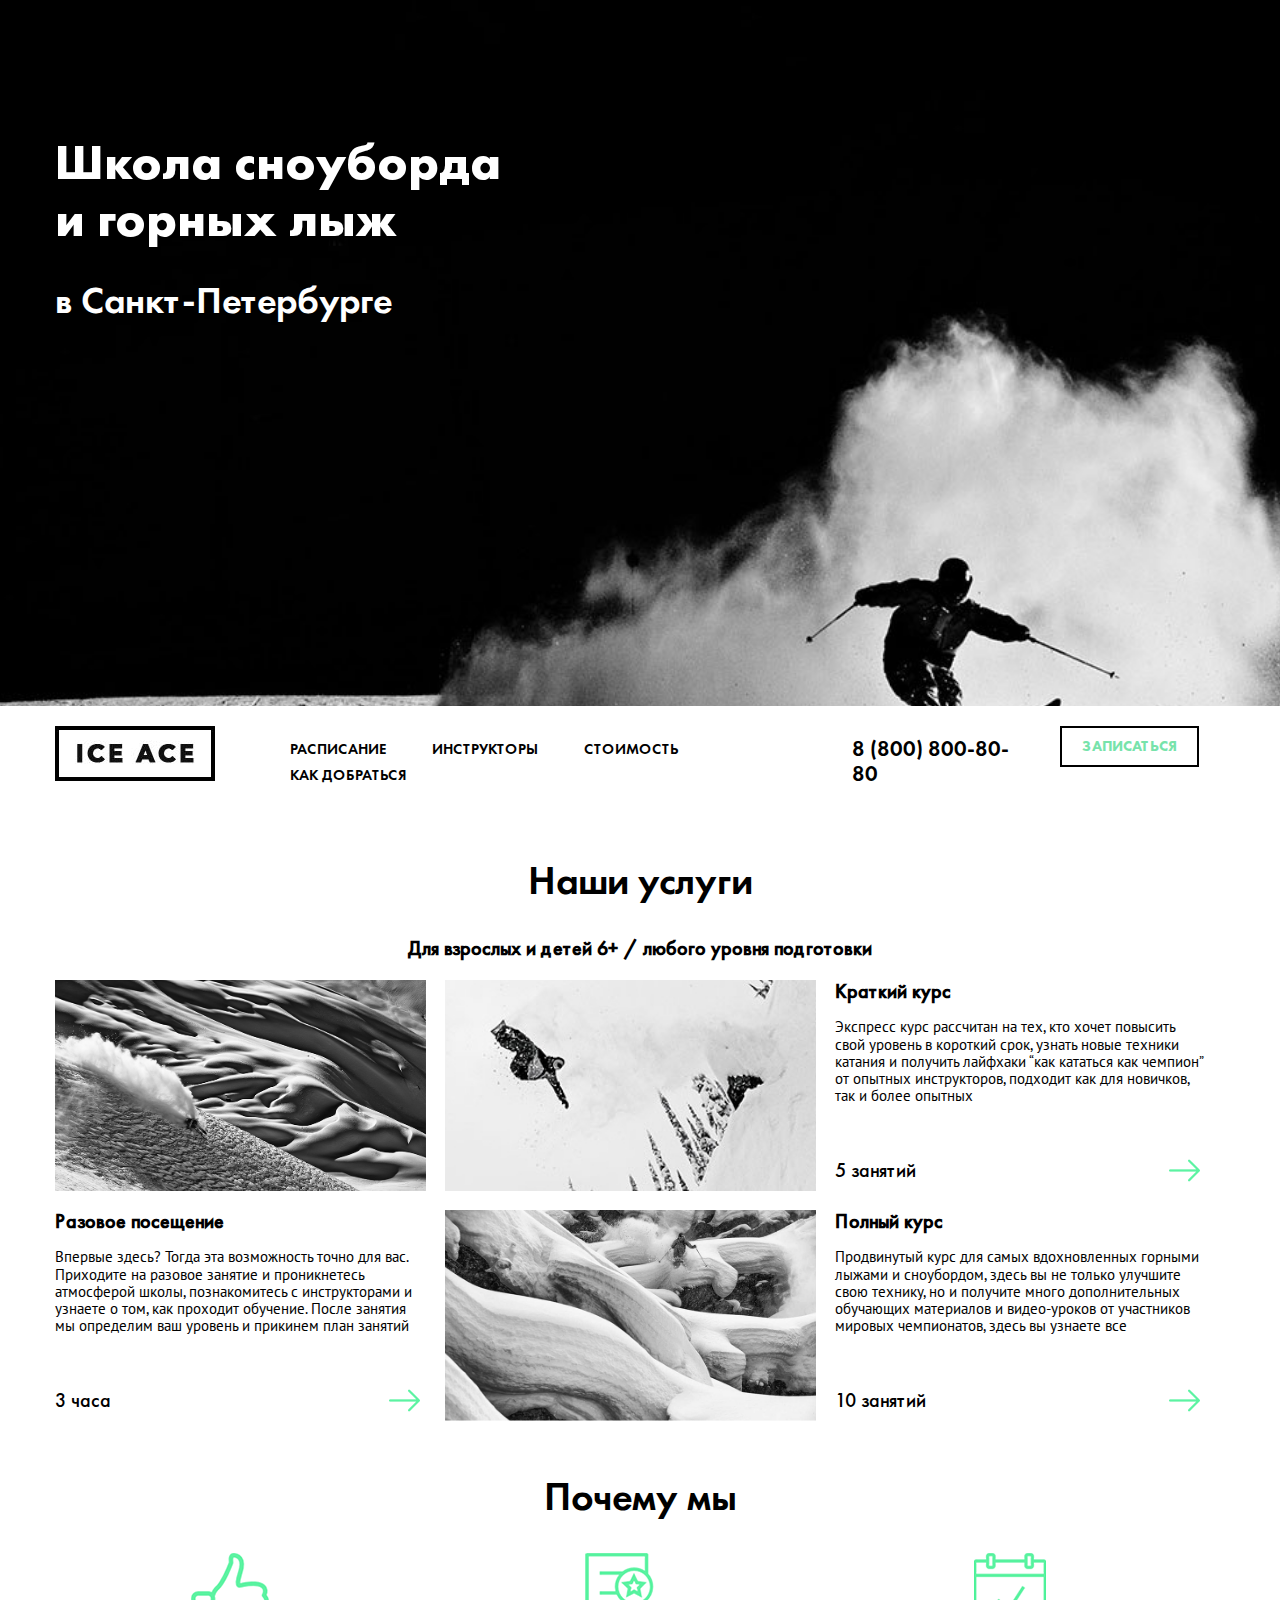
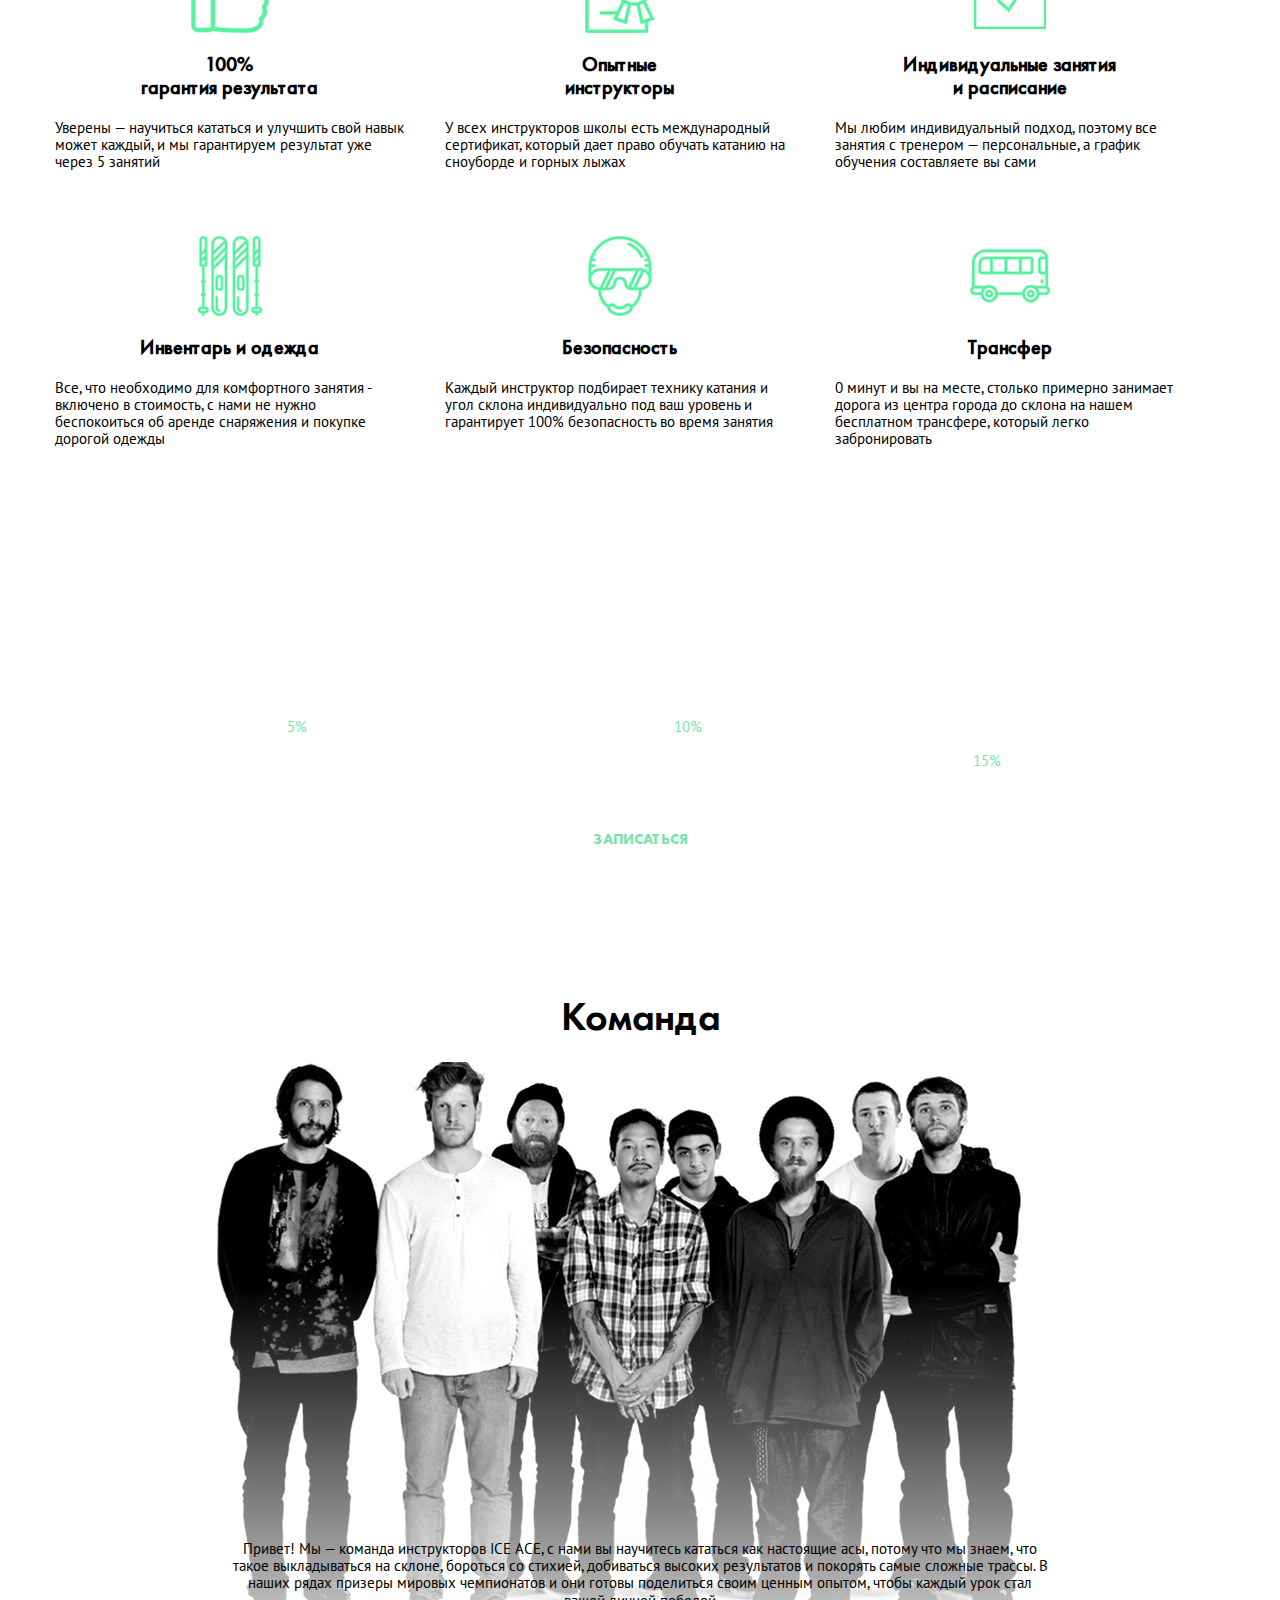
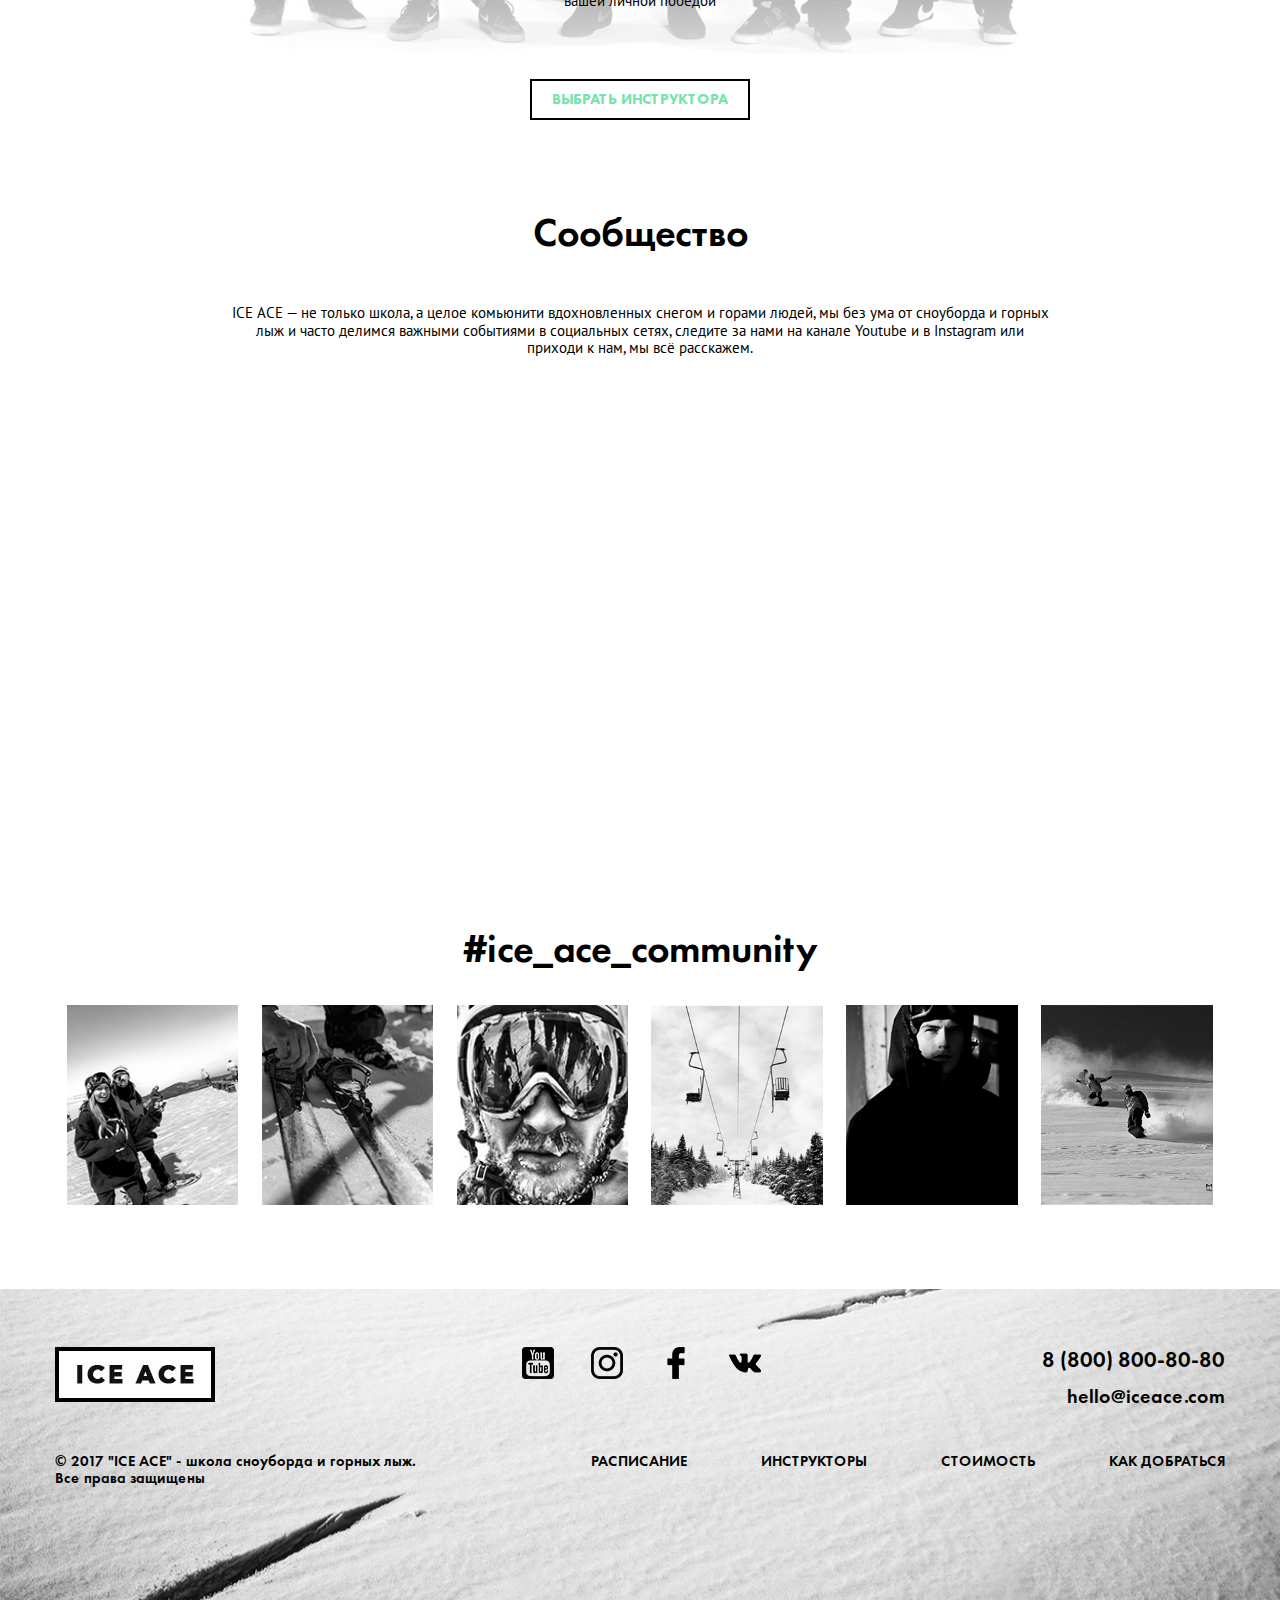
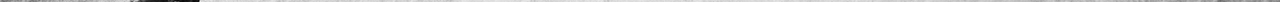
==== commit da08cc06: "header - sticky" ====
--- a/index.html
+++ b/index.html
@@ -13,9 +13,9 @@
 				<h1>Школа сноуборда<br> и горных лыж <span>в Санкт-Петербурге</span></h1>
 			</div>
 		</div>
-		
-			<div class="container">
-				<div class="header-bottom row">
+			<div class="header-bottom" id="headerBottom">
+				<div class="container row">
+				
 					<div class="col2">
 						<a class="logo" href="index.html"></a>
 					</div>
@@ -228,5 +228,6 @@
 			</div>
 		</div>
 	</footer>
+	<script src="js/main.js"></script>
 </body>
 </html>--- a/style/style.css
+++ b/style/style.css
@@ -157,12 +157,15 @@
 	/* header*/
 
 .header-bottom {
-	margin-top: 30px;
-	margin-bottom: 30px;
-}
-
-header [class*="col"]{
-	/*vertical-align: top;*/
+	background-color: #fff;
+	padding-top: 20px;
+	padding-bottom: 20px;
+}
+
+.fixed {
+	position: fixed;
+	top: 0;
+	width: 100%;
 }
 
 a.logo {
@@ -194,6 +197,7 @@
 .header-bottom nav a {
 	display: inline-block;
 	padding-bottom: 6px;
+	border-bottom: 3px solid transparent;
 }
 
 .header-bottom nav a:hover {
@@ -235,6 +239,7 @@
 	-webkit-background-size: cover;
 	background-size: cover;	/*растягивает на весь блок*/
 	background-position: center bottom;
+	background-attachment: fixed;
 	color: #fff;
 	text-align: left;
 }
@@ -328,8 +333,17 @@
 
 	/* section.info */
 
-.info{
-	text-align: center;
+.info {
+	margin-top: 30px;
+	text-align: center;
+}
+
+.fixed + section.info {
+	margin-top: 100px;
+}
+
+.info h2 {
+	margin-top: 0;
 }
 
 .note {
@@ -440,6 +454,7 @@
 	background-repeat: no-repeat;
 	-webkit-background-size: cover;
 	background-size: cover;
+	background-attachment: fixed;
 	text-align: center;
 	color: white;
 }
@@ -731,100 +746,70 @@
 	margin-bottom: 60px;
 }
 
-.tab-top, .tab-bottom-img {
+.tab {
 	display: inline-block;
 	width: 234px;
 	height: 239px;
-}
-
-.tab-top img {
+	position: relative;
+
+}
+
+.tab img {
 	display: block;
 	width: 100%;
 	height: 100%;
 	object-fit: cover;
-}
-
-a.tab-top-img:after {
-	display: inline-block;
-	color: #fff;
-	font-family: futura;
-	font-size: 18px;
-	font-weight: bold;
-	vertical-align: top;
-	width: 100%;
-	height: 180px;
-	position: relative;
-	top: -185px;
-	background-color: rgba(166, 166, 166, .5);
-	z-index: 2;
-}
-
-.tab-bottom-img {
-	display: inline-block;
-	width: 20%;
-	height: 180px;
-	
-}
-
-.tab-bottom-img img {
+	position: absolute;
+}
+
+.tab a {
+	display: block;
 	width: 100%;
 	height: 100%;
-	object-fit: cover;
-}
-
-a.tab-bottom-img:after {
-	display: inline-block;
+	position: absolute;
+}
+
+.hover-wrap {
+	width: 100%;
+	height: 100%;
+	position: absolute;
+	background-color: rgba(166, 166, 166, .5);
+	padding-top: 200px;
+	padding-left: 20px;
+	-webkit-transition: transform 0.2s ease;
+	-o-transition: transform 0.2s ease;
+	transition: transform 0.2s ease;
+}
+
+.hover-wrap p {
+	text-align: left;
+	font-family: 'FuturaPT-Medium';
+	font-size: 20px;
 	color: #fff;
-	font-family: futura;
-	font-size: 18px;
-	font-weight: bold;
-	vertical-align: top;
-	width: 100%;
-	height: 180px;
-	position: relative;
-	top: -185px;
-	background-color: rgba(166, 166, 166, .5);
-	z-index: 2;
-}
-
-
-a.tab-bottom-img:nth-of-type(1):after {
-	content: 'Иван Артемов';
-}
-
-a.tab-bottom-img:nth-of-type(2):after {
-	content: 'Петр Иванов';
-}
-
-a.tab-bottom-img:nth-of-type(3):after {
-	content: 'Андрей Стапанов';
-}
-
-a.tab-bottom-img:nth-of-type(4):after {
-	content: 'Данила Алексеев';
-}
-
-a.tab-bottom-img:nth-of-type(5):after {
-	content: 'Дмитрий Егоров';
-}
-
-a.tab-bottom-img:hover:after {
-	z-index: -5;
-}
-
-
+	margin-top: -20px;
+}
+
+.tab:hover .hover-wrap{
+	transform: scale(.001);
+	cursor: pointer;
+}
 
 	/*instructor-top*/
 .instructor-top {
 	margin-left: 40px;
 }
 
+.instructor-top .col7 {
+	padding-left: 40px;
+}
+
 
 .skill-pic {
-	width: 80px;
-	height: 80px;
-	background-image: url(../img/sprite.png);
-	background-position: -89px -95px;
+	margin-left: 6px;
+	width: 32px;
+	height: 77px;
+	background-image: url(../img/ski.png);
+	background-size: cover;
 }
 
 .instructor-top p {
@@ -852,19 +837,37 @@
 	font-size: 17px;
 }
 
-.instructor-top a.btn {
+a.thanks {
+	display: block;
+	width: 50px;
+	height: 50px;
+	border: 1px solid #000;
+	color: #000;
 	margin-top: 40px;
-}
-
-a.thanks {
-	display: block;
-	width: 40px;
-	height: 40px;
-	border: 1px solid #000;
+	padding-left: 10px;
+	padding-right: 0px;
+	padding-top: 10px;
+	padding-bottom: 0px;
+}
+
+a.thanks span {
+	font-family: 'FuturaPT-Medium';
+	font-size: 20px;
 	font-weight: bold;
-	color: #000;
-}
-
+	display: inline-block;
+}
+
+a.thanks span:before {
+	content: '';
+	padding-top: 10px;
+	display: inline-block;
+	width: 20px;
+	height: 20px;
+	background-image: url(../img/flash.svg);
+	-webkit-background-size: cover;
+	background-size: cover;
+	background-position: center;
+}
 	/*instructor-bottom*/
 
 .instructor-bottom {
